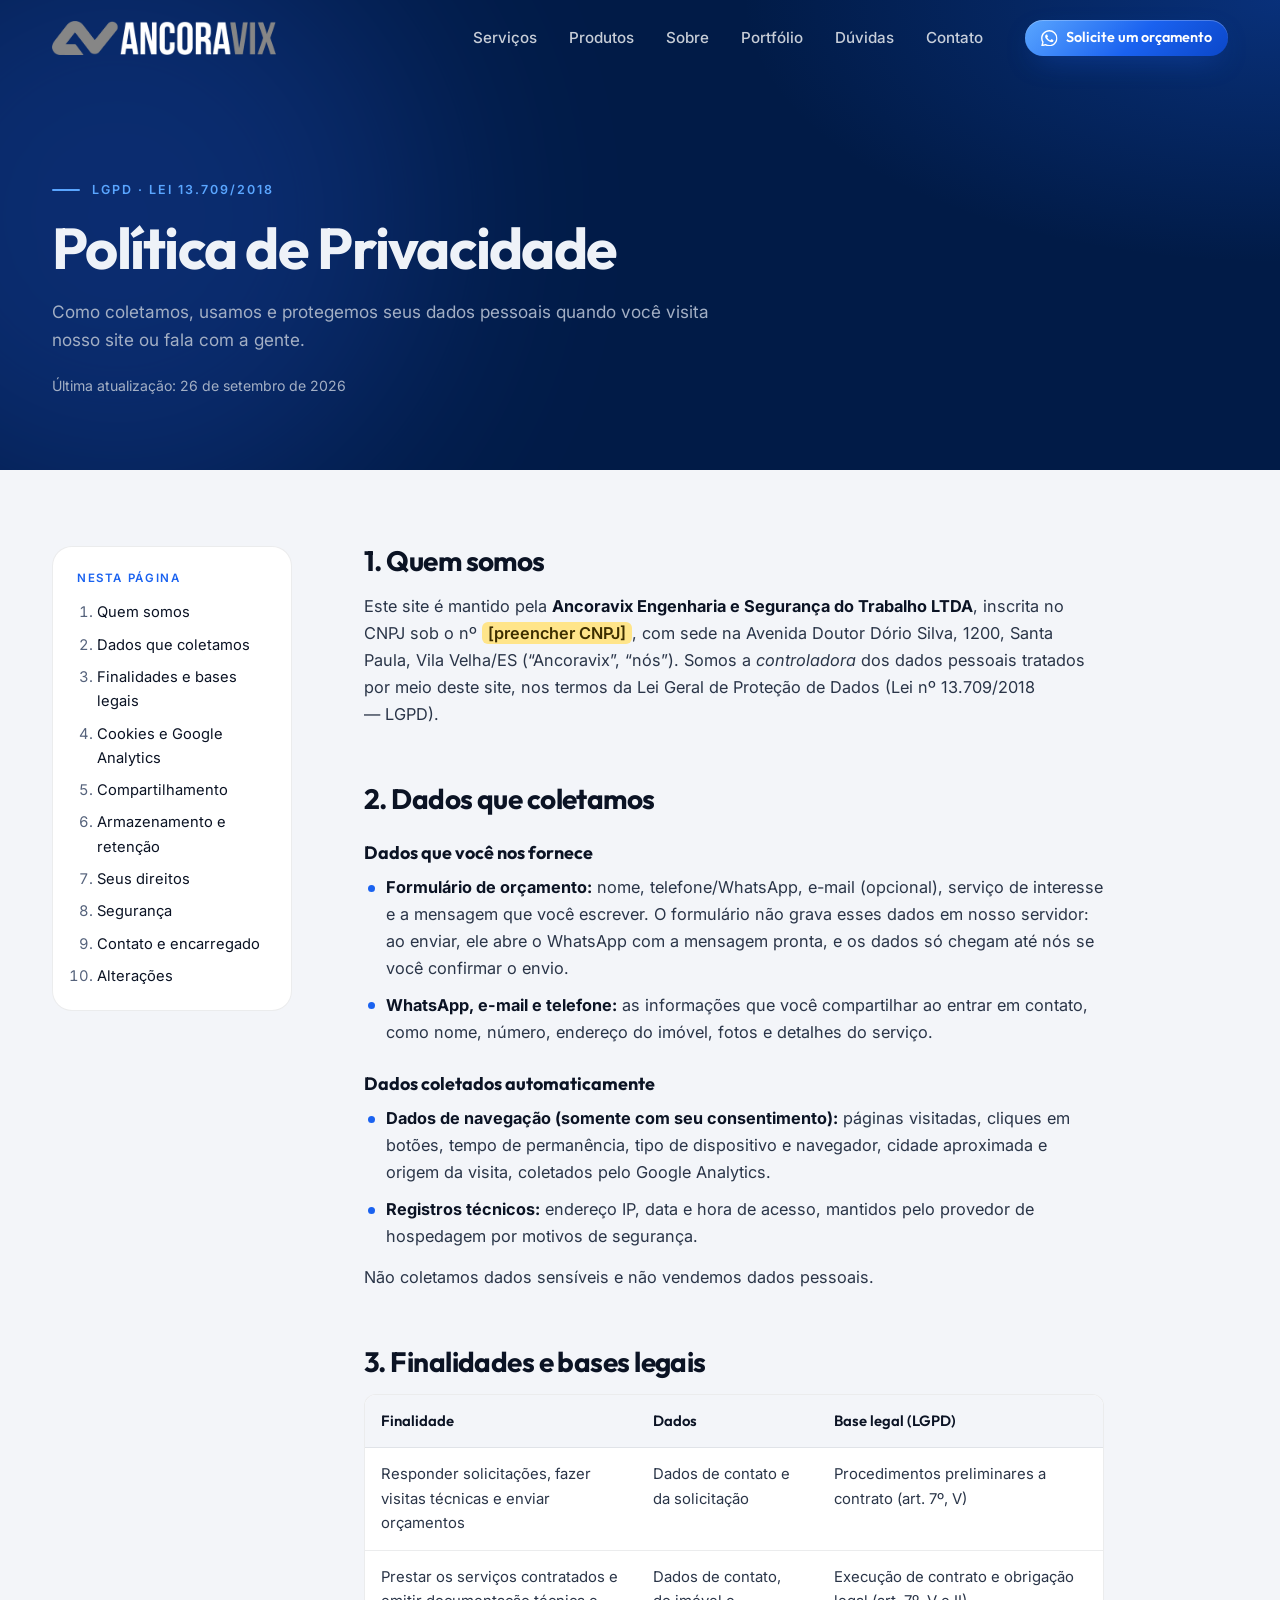
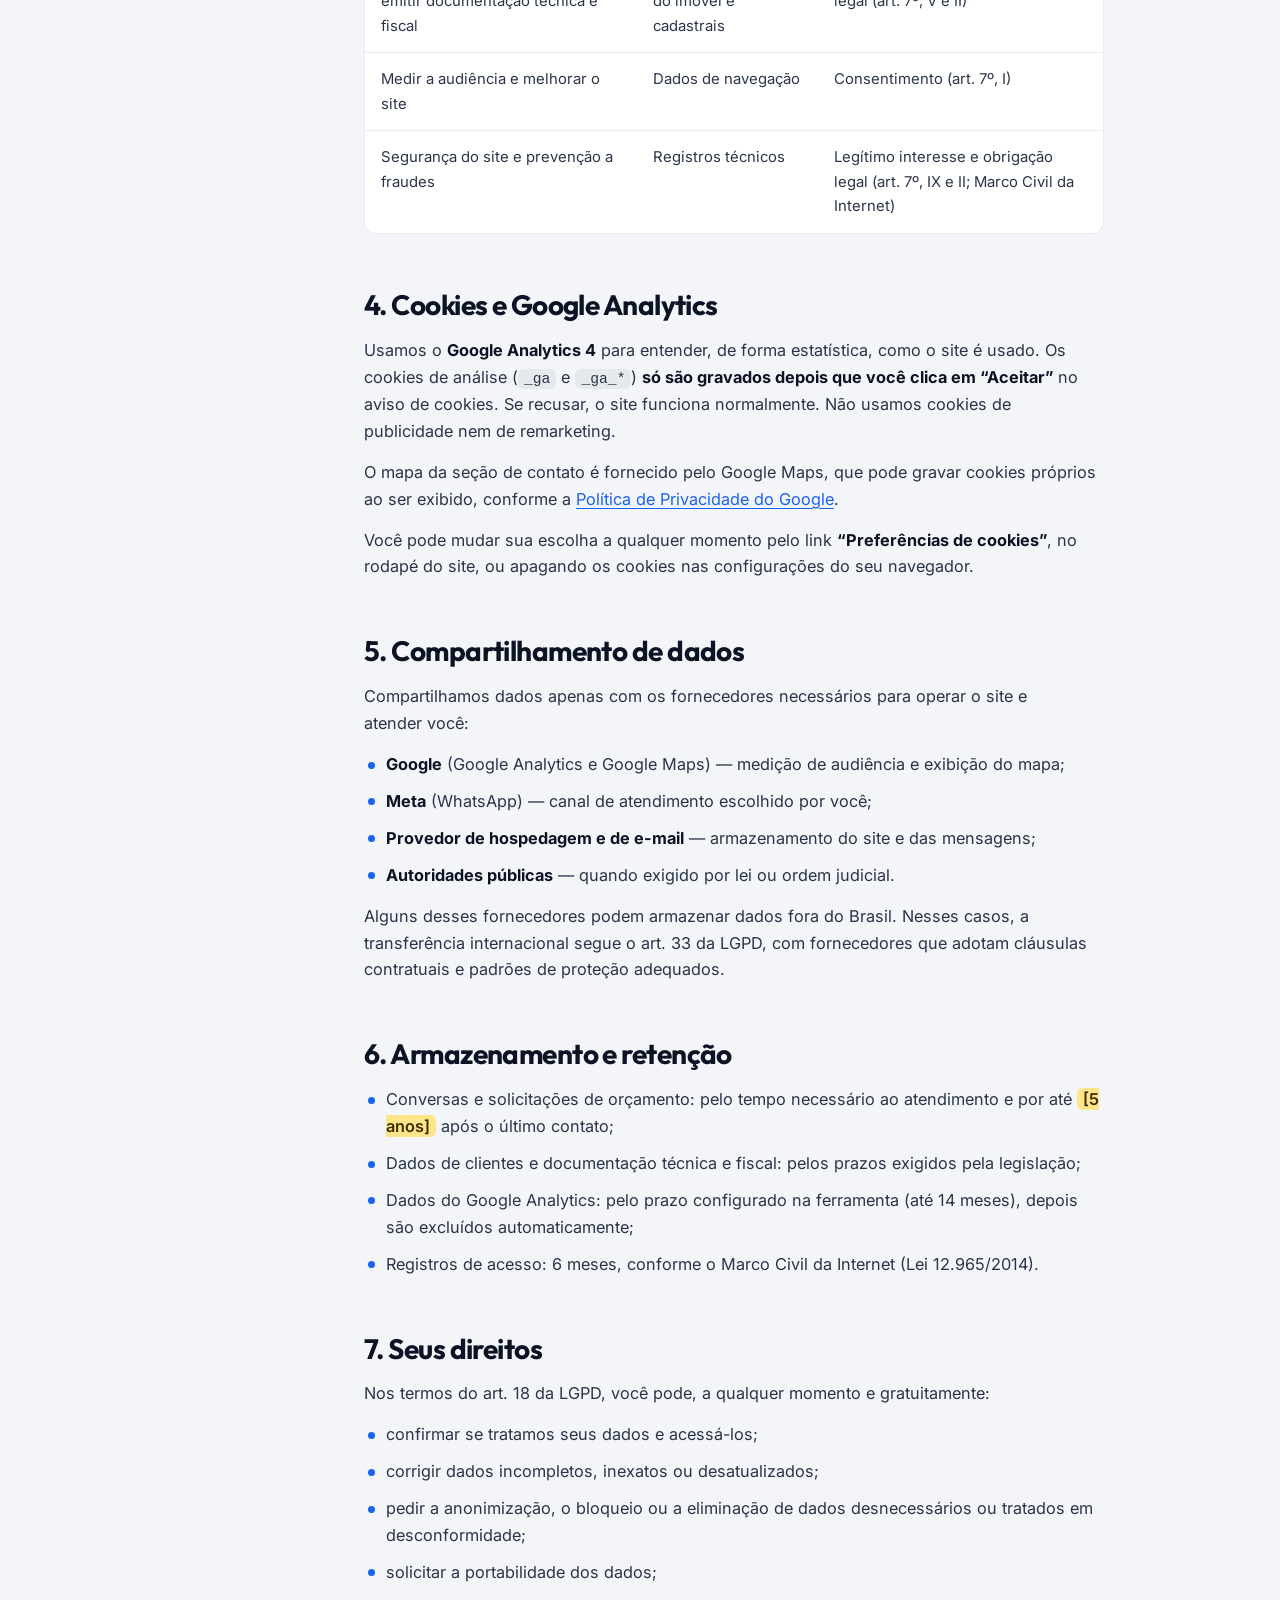
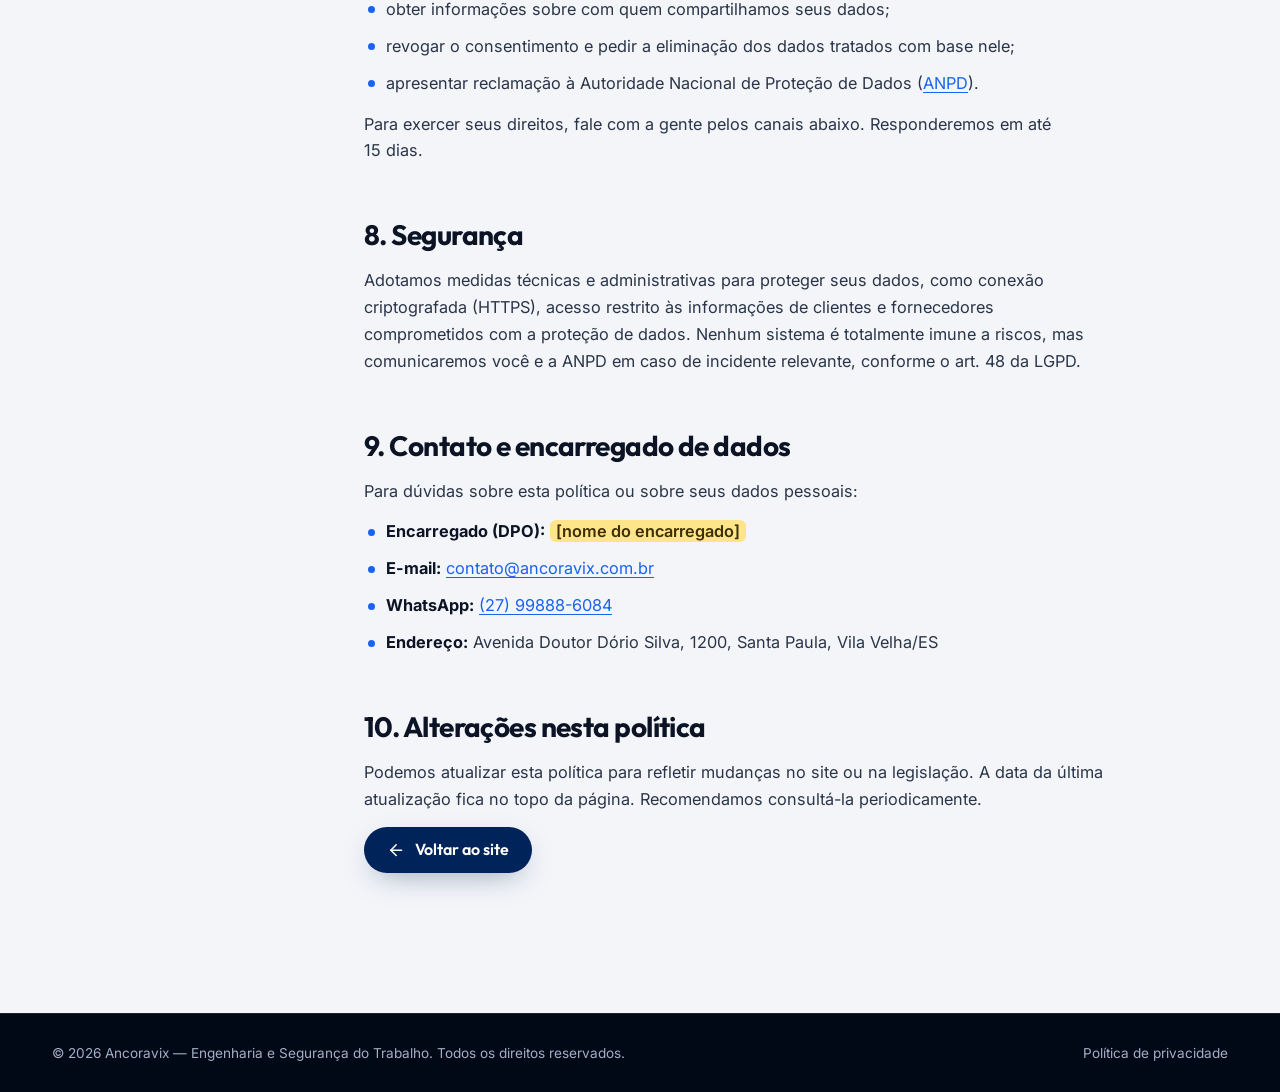
==== politica-de-privacidade.html @ fa7e1a71 "Política de privacidade (LGPD) e configuração para a Vercel - Página de política de privacidade com " ====
<!doctype html>
<html lang="pt-BR">
<head>
  <meta charset="utf-8">
  <meta name="viewport" content="width=device-width, initial-scale=1, viewport-fit=cover">
  <title>Política de Privacidade | Ancoravix</title>
  <meta name="description" content="Como a Ancoravix Engenharia e Segurança do Trabalho coleta, usa e protege seus dados pessoais, em conformidade com a LGPD (Lei 13.709/2018).">
  <meta name="robots" content="index, follow">
  <link rel="canonical" href="https://ancoravix.com.br/politica-de-privacidade.html">
  <meta name="theme-color" content="#00235A">

  <meta property="og:type" content="website">
  <meta property="og:locale" content="pt_BR">
  <meta property="og:site_name" content="Ancoravix">
  <meta property="og:title" content="Política de Privacidade | Ancoravix">
  <meta property="og:description" content="Como a Ancoravix coleta, usa e protege seus dados pessoais, em conformidade com a LGPD.">
  <!-- Imagem de preview servida pelo GitHub durante a validação na Vercel.
       No lançamento em ancoravix.com.br, troque og:image e twitter:image por https://ancoravix.com.br/assets/img/og-cover.jpg -->
  <meta property="og:image" content="https://raw.githubusercontent.com/luisguiborborema/ancoravix/main/assets/img/og-cover.jpg">

  <link rel="icon" href="assets/img/favicon.png" type="image/png">
  <link rel="apple-touch-icon" href="assets/img/apple-touch-icon.png">

  <link rel="preconnect" href="https://fonts.googleapis.com">
  <link rel="preconnect" href="https://fonts.gstatic.com" crossorigin>
  <link href="https://fonts.googleapis.com/css2?family=Inter:wght@400;500;600&family=Outfit:wght@400;500;600;700;800&display=swap" rel="stylesheet">
  <link rel="stylesheet" href="css/style.css">
  <script>document.documentElement.classList.add('js')</script>
  <script src="js/analytics.js" defer></script>
</head>
<body class="page-legal">
  <svg width="0" height="0" style="position:absolute" aria-hidden="true">
    <defs>
      <symbol id="i-arrow-right" viewBox="0 0 24 24"><path d="M5 12h14"/><path d="m12 5 7 7-7 7"/></symbol>
      <symbol id="i-menu" viewBox="0 0 24 24"><path d="M4 7h16"/><path d="M4 12h16"/><path d="M4 17h10"/></symbol>
      <symbol id="i-x" viewBox="0 0 24 24"><path d="M18 6 6 18"/><path d="m6 6 12 12"/></symbol>
      <symbol id="i-instagram" viewBox="0 0 24 24"><rect width="20" height="20" x="2" y="2" rx="5" ry="5"/><path d="M16 11.37A4 4 0 1 1 12.63 8 4 4 0 0 1 16 11.37z"/><path d="M17.5 6.5h.01"/></symbol>
      <symbol id="i-facebook" viewBox="0 0 24 24"><path d="M18 2h-3a5 5 0 0 0-5 5v3H7v4h3v8h4v-8h3l1-4h-4V7a1 1 0 0 1 1-1h3z"/></symbol>
      <symbol id="i-whatsapp" viewBox="0 0 24 24"><path fill="currentColor" stroke="none" d="M17.472 14.382c-.297-.149-1.758-.867-2.03-.967-.273-.099-.471-.148-.67.15-.197.297-.767.966-.94 1.164-.173.199-.347.223-.644.075-.297-.15-1.255-.463-2.39-1.475-.883-.788-1.48-1.761-1.653-2.059-.173-.297-.018-.458.13-.606.134-.133.298-.347.446-.52.149-.174.198-.298.298-.497.099-.198.05-.371-.025-.52-.075-.149-.669-1.612-.916-2.207-.242-.579-.487-.5-.669-.51-.173-.008-.371-.01-.57-.01-.198 0-.52.074-.792.372-.272.297-1.04 1.016-1.04 2.479 0 1.462 1.065 2.875 1.213 3.074.149.198 2.096 3.2 5.077 4.487.709.306 1.262.489 1.694.625.712.227 1.36.195 1.871.118.571-.085 1.758-.719 2.006-1.413.248-.694.248-1.289.173-1.413-.074-.124-.272-.198-.57-.347m-5.421 7.403h-.004a9.87 9.87 0 0 1-5.031-1.378l-.361-.214-3.741.982.998-3.648-.235-.374a9.86 9.86 0 0 1-1.51-5.26c.001-5.45 4.436-9.884 9.888-9.884 2.64 0 5.122 1.03 6.988 2.898a9.825 9.825 0 0 1 2.893 6.994c-.003 5.45-4.437 9.884-9.885 9.884m8.413-18.297A11.815 11.815 0 0 0 12.05 0C5.495 0 .16 5.335.157 11.892c0 2.096.547 4.142 1.588 5.945L.057 24l6.305-1.654a11.882 11.882 0 0 0 5.683 1.448h.005c6.554 0 11.89-5.335 11.893-11.893a11.821 11.821 0 0 0-3.48-8.413Z"/></symbol>
    </defs>
  </svg>

  <a class="skip-link" href="#conteudo">Pular para o conteúdo</a>
  <div class="scroll-progress" aria-hidden="true"></div>

  <header class="site-header" data-header>
    <div class="container header-inner">
      <a href="./" class="brand" aria-label="Ancoravix — página inicial">
        <img src="assets/img/logo-ancoravix.png" alt="Ancoravix" width="560" height="85" class="brand-logo">
      </a>
      <nav class="main-nav" id="menu" aria-label="Navegação principal" data-nav>
        <ul>
          <li><a href="./#servicos">Serviços</a></li>
          <li><a href="./#produtos">Produtos</a></li>
          <li><a href="./#sobre">Sobre</a></li>
          <li><a href="./#portfolio">Portfólio</a></li>
          <li><a href="./#faq">Dúvidas</a></li>
          <li><a href="./#contato">Contato</a></li>
        </ul>
        <a class="btn btn-primary nav-cta-mobile" data-wa href="https://wa.me/5527998886084" target="_blank" rel="noopener">
          <svg class="icon"><use href="#i-whatsapp"/></svg> Solicite um orçamento
        </a>
      </nav>
      <a class="btn btn-primary btn-sm header-cta" data-wa href="https://wa.me/5527998886084" target="_blank" rel="noopener">
        <svg class="icon"><use href="#i-whatsapp"/></svg>
        <span>Solicite um orçamento</span>
      </a>
      <button class="nav-toggle" type="button" aria-controls="menu" aria-expanded="false" aria-label="Abrir menu" data-nav-toggle>
        <svg class="icon icon-open"><use href="#i-menu"/></svg>
        <svg class="icon icon-close"><use href="#i-x"/></svg>
      </button>
    </div>
  </header>

  <main id="conteudo">
    <section class="legal-hero">
      <div class="blob blob-a" aria-hidden="true"></div>
      <div class="container">
        <p class="kicker">LGPD · Lei 13.709/2018</p>
        <h1 class="section-title">Política de Privacidade</h1>
        <p class="section-lead">Como coletamos, usamos e protegemos seus dados pessoais quando você visita nosso site ou fala com a gente.</p>
        <p class="legal-updated">Última atualização: <time datetime="2026-09-26">26 de setembro de 2026</time></p>
      </div>
    </section>

    <section class="section section-light legal">
      <div class="container legal-grid">
        <nav class="legal-toc" aria-label="Nesta página">
          <p>Nesta página</p>
          <ol>
            <li><a href="#controlador">Quem somos</a></li>
            <li><a href="#dados">Dados que coletamos</a></li>
            <li><a href="#finalidades">Finalidades e bases legais</a></li>
            <li><a href="#cookies">Cookies e Google Analytics</a></li>
            <li><a href="#compartilhamento">Compartilhamento</a></li>
            <li><a href="#retencao">Armazenamento e retenção</a></li>
            <li><a href="#direitos">Seus direitos</a></li>
            <li><a href="#seguranca">Segurança</a></li>
            <li><a href="#contato-dpo">Contato e encarregado</a></li>
            <li><a href="#alteracoes">Alterações</a></li>
          </ol>
        </nav>

        <article class="prose">
          <h2 id="controlador">1. Quem somos</h2>
          <p>
            Este site é mantido pela <strong>Ancoravix Engenharia e Segurança do Trabalho LTDA</strong>,
            inscrita no CNPJ sob o nº <mark class="todo">[preencher CNPJ]</mark>, com sede na Avenida Doutor Dório Silva, 1200,
            Santa Paula, Vila Velha/ES (“Ancoravix”, “nós”). Somos a <em>controladora</em> dos dados pessoais tratados
            por meio deste site, nos termos da Lei Geral de Proteção de Dados (Lei nº 13.709/2018 — LGPD).
          </p>

          <h2 id="dados">2. Dados que coletamos</h2>
          <h3>Dados que você nos fornece</h3>
          <ul>
            <li><strong>Formulário de orçamento:</strong> nome, telefone/WhatsApp, e-mail (opcional), serviço de interesse e a mensagem que você escrever.
              O formulário não grava esses dados em nosso servidor: ao enviar, ele abre o WhatsApp com a mensagem pronta, e os dados só chegam
              até nós se você confirmar o envio.</li>
            <li><strong>WhatsApp, e-mail e telefone:</strong> as informações que você compartilhar ao entrar em contato, como nome, número,
              endereço do imóvel, fotos e detalhes do serviço.</li>
          </ul>
          <h3>Dados coletados automaticamente</h3>
          <ul>
            <li><strong>Dados de navegação (somente com seu consentimento):</strong> páginas visitadas, cliques em botões, tempo de permanência,
              tipo de dispositivo e navegador, cidade aproximada e origem da visita, coletados pelo Google Analytics.</li>
            <li><strong>Registros técnicos:</strong> endereço IP, data e hora de acesso, mantidos pelo provedor de hospedagem por motivos de segurança.</li>
          </ul>
          <p>Não coletamos dados sensíveis e não vendemos dados pessoais.</p>

          <h2 id="finalidades">3. Finalidades e bases legais</h2>
          <div class="table-wrap">
            <table>
              <thead><tr><th scope="col">Finalidade</th><th scope="col">Dados</th><th scope="col">Base legal (LGPD)</th></tr></thead>
              <tbody>
                <tr><td>Responder solicitações, fazer visitas técnicas e enviar orçamentos</td><td>Dados de contato e da solicitação</td><td>Procedimentos preliminares a contrato (art. 7º, V)</td></tr>
                <tr><td>Prestar os serviços contratados e emitir documentação técnica e fiscal</td><td>Dados de contato, do imóvel e cadastrais</td><td>Execução de contrato e obrigação legal (art. 7º, V e II)</td></tr>
                <tr><td>Medir a audiência e melhorar o site</td><td>Dados de navegação</td><td>Consentimento (art. 7º, I)</td></tr>
                <tr><td>Segurança do site e prevenção a fraudes</td><td>Registros técnicos</td><td>Legítimo interesse e obrigação legal (art. 7º, IX e II; Marco Civil da Internet)</td></tr>
              </tbody>
            </table>
          </div>

          <h2 id="cookies">4. Cookies e Google Analytics</h2>
          <p>
            Usamos o <strong>Google Analytics 4</strong> para entender, de forma estatística, como o site é usado. Os cookies de análise
            (<code>_ga</code> e <code>_ga_*</code>) <strong>só são gravados depois que você clica em “Aceitar”</strong> no aviso de cookies.
            Se recusar, o site funciona normalmente. Não usamos cookies de publicidade nem de remarketing.
          </p>
          <p>
            O mapa da seção de contato é fornecido pelo Google Maps, que pode gravar cookies próprios ao ser exibido,
            conforme a <a href="https://policies.google.com/privacy?hl=pt-BR" target="_blank" rel="noopener">Política de Privacidade do Google</a>.
          </p>
          <p>
            Você pode mudar sua escolha a qualquer momento pelo link <strong>“Preferências de cookies”</strong>, no rodapé do site,
            ou apagando os cookies nas configurações do seu navegador.
          </p>

          <h2 id="compartilhamento">5. Compartilhamento de dados</h2>
          <p>Compartilhamos dados apenas com os fornecedores necessários para operar o site e atender você:</p>
          <ul>
            <li><strong>Google</strong> (Google Analytics e Google Maps) — medição de audiência e exibição do mapa;</li>
            <li><strong>Meta</strong> (WhatsApp) — canal de atendimento escolhido por você;</li>
            <li><strong>Provedor de hospedagem e de e-mail</strong> — armazenamento do site e das mensagens;</li>
            <li><strong>Autoridades públicas</strong> — quando exigido por lei ou ordem judicial.</li>
          </ul>
          <p>
            Alguns desses fornecedores podem armazenar dados fora do Brasil. Nesses casos, a transferência internacional segue o
            art. 33 da LGPD, com fornecedores que adotam cláusulas contratuais e padrões de proteção adequados.
          </p>

          <h2 id="retencao">6. Armazenamento e retenção</h2>
          <ul>
            <li>Conversas e solicitações de orçamento: pelo tempo necessário ao atendimento e por até <mark class="todo">[5 anos]</mark> após o último contato;</li>
            <li>Dados de clientes e documentação técnica e fiscal: pelos prazos exigidos pela legislação;</li>
            <li>Dados do Google Analytics: pelo prazo configurado na ferramenta (até 14 meses), depois são excluídos automaticamente;</li>
            <li>Registros de acesso: 6 meses, conforme o Marco Civil da Internet (Lei 12.965/2014).</li>
          </ul>

          <h2 id="direitos">7. Seus direitos</h2>
          <p>Nos termos do art. 18 da LGPD, você pode, a qualquer momento e gratuitamente:</p>
          <ul>
            <li>confirmar se tratamos seus dados e acessá-los;</li>
            <li>corrigir dados incompletos, inexatos ou desatualizados;</li>
            <li>pedir a anonimização, o bloqueio ou a eliminação de dados desnecessários ou tratados em desconformidade;</li>
            <li>solicitar a portabilidade dos dados;</li>
            <li>obter informações sobre com quem compartilhamos seus dados;</li>
            <li>revogar o consentimento e pedir a eliminação dos dados tratados com base nele;</li>
            <li>apresentar reclamação à Autoridade Nacional de Proteção de Dados (<a href="https://www.gov.br/anpd" target="_blank" rel="noopener">ANPD</a>).</li>
          </ul>
          <p>Para exercer seus direitos, fale com a gente pelos canais abaixo. Responderemos em até 15 dias.</p>

          <h2 id="seguranca">8. Segurança</h2>
          <p>
            Adotamos medidas técnicas e administrativas para proteger seus dados, como conexão criptografada (HTTPS), acesso restrito às
            informações de clientes e fornecedores comprometidos com a proteção de dados. Nenhum sistema é totalmente imune a riscos, mas
            comunicaremos você e a ANPD em caso de incidente relevante, conforme o art. 48 da LGPD.
          </p>

          <h2 id="contato-dpo">9. Contato e encarregado de dados</h2>
          <p>Para dúvidas sobre esta política ou sobre seus dados pessoais:</p>
          <ul>
            <li><strong>Encarregado (DPO):</strong> <mark class="todo">[nome do encarregado]</mark></li>
            <li><strong>E-mail:</strong> <a href="mailto:contato@ancoravix.com.br">contato@ancoravix.com.br</a></li>
            <li><strong>WhatsApp:</strong> <a href="https://wa.me/5527998886084" target="_blank" rel="noopener">(27) 99888-6084</a></li>
            <li><strong>Endereço:</strong> Avenida Doutor Dório Silva, 1200, Santa Paula, Vila Velha/ES</li>
          </ul>

          <h2 id="alteracoes">10. Alterações nesta política</h2>
          <p>
            Podemos atualizar esta política para refletir mudanças no site ou na legislação. A data da última atualização fica no topo
            da página. Recomendamos consultá-la periodicamente.
          </p>

          <p class="legal-back"><a class="btn btn-dark" href="./"><svg class="icon" style="transform:rotate(180deg)"><use href="#i-arrow-right"/></svg> Voltar ao site</a></p>
        </article>
      </div>
    </section>
  </main>

  <footer class="site-footer site-footer-compact">
    <div class="container footer-bottom">
      <p>© <span data-year>2026</span> Ancoravix — Engenharia e Segurança do Trabalho. Todos os direitos reservados.</p>
      <div class="footer-legal">
        <a href="politica-de-privacidade.html" aria-current="page">Política de privacidade</a>
        <button type="button" class="link-button" data-consent-open hidden>Preferências de cookies</button>
      </div>
    </div>
  </footer>

  <script src="js/main.js" defer></script>
</body>
</html>
---- css/style.css ----
/* ==========================================================================
   Ancoravix — Design System
   Mobile-first · Glassmorphism · Scroll animations
   ========================================================================== */

:root {
  /* Cores */
  --brand: #00235A;          /* azul oficial da logo */
  --navy-950: #020A1E;
  --navy-900: #011B47;
  --navy-800: #04275F;
  --navy-700: #0A3478;
  --blue-500: #2F6BFF;

  --accent: #1A62F0;
  --accent-deep: #0B47C9;
  --accent-2: #5AA6FF;
  --accent-soft: rgba(26, 98, 240, .12);
  --accent-glow: rgba(26, 98, 240, .45);
  --whatsapp: #25D366;

  --bg-light: #F3F5F9;
  --surface: #FFFFFF;
  --text-dark: #0B1324;
  --muted-dark: #56637C;
  --line-light: rgba(11, 19, 36, .08);

  --text-light: #EEF2F8;
  --muted-light: #A3AFC4;
  --line-dark: rgba(255, 255, 255, .1);

  /* Tipografia */
  --font-display: "Outfit", system-ui, sans-serif;
  --font-body: "Inter", system-ui, -apple-system, "Segoe UI", sans-serif;

  /* Forma e profundidade */
  --radius-sm: 12px;
  --radius: 20px;
  --radius-lg: 28px;
  --shadow-sm: 0 1px 2px rgba(11, 19, 36, .04), 0 4px 16px -4px rgba(11, 19, 36, .08);
  --shadow: 0 2px 4px rgba(11, 19, 36, .04), 0 18px 40px -12px rgba(11, 19, 36, .16);
  --shadow-lg: 0 4px 8px rgba(11, 19, 36, .04), 0 32px 70px -18px rgba(11, 19, 36, .28);

  /* Layout e movimento */
  --container: 1240px;
  --gutter: clamp(16px, 4vw, 32px);
  --header-h: 76px;
  --ease: cubic-bezier(.22, 1, .36, 1);
  --ease-spring: cubic-bezier(.34, 1.56, .64, 1);

  interpolate-size: allow-keywords;
}

/* ---------- Reset / base ---------- */
*, *::before, *::after { box-sizing: border-box; }
html {
  scroll-behavior: smooth;
  scroll-padding-top: calc(var(--header-h) + 8px);
  overflow-x: clip;
  -webkit-text-size-adjust: 100%;
}
body {
  margin: 0;
  font-family: var(--font-body);
  font-size: 1rem;
  line-height: 1.65;
  color: var(--text-dark);
  background: var(--navy-950);
  -webkit-font-smoothing: antialiased;
  text-rendering: optimizeLegibility;
  overflow-x: clip;
}
body.nav-open { overflow: hidden; }
img, svg, video, iframe { display: block; max-width: 100%; }
img { height: auto; }
a { color: inherit; text-decoration: none; }
button, input, select, textarea { font: inherit; color: inherit; }
button { cursor: pointer; }
ul, ol { margin: 0; padding: 0; list-style: none; }
h1, h2, h3, p, figure, dl, dd { margin: 0; }
h1, h2, h3 { font-family: var(--font-display); font-weight: 700; line-height: 1.1; text-wrap: balance; }
p { text-wrap: pretty; }
::selection { background: var(--accent); color: #fff; }

:focus-visible {
  outline: 2px solid var(--accent);
  outline-offset: 3px;
  border-radius: 6px;
}

.container {
  width: 100%;
  max-width: var(--container);
  margin-inline: auto;
  padding-inline: var(--gutter);
}

.icon {
  width: 1.15em;
  height: 1.15em;
  flex-shrink: 0;
  fill: none;
  stroke: currentColor;
  stroke-width: 2;
  stroke-linecap: round;
  stroke-linejoin: round;
}

.skip-link {
  position: fixed;
  top: 12px;
  left: 12px;
  z-index: 1000;
  padding: 10px 16px;
  border-radius: 10px;
  background: var(--accent);
  color: #fff;
  font-weight: 600;
  transform: translateY(-160%);
  transition: transform .3s var(--ease);
}
.skip-link:focus { transform: none; }

.hide-sm { display: none; }
@media (min-width: 720px) { .hide-sm { display: inline; } }

/* ---------- Barra de progresso de scroll ---------- */
.scroll-progress {
  position: fixed;
  inset: 0 0 auto 0;
  height: 3px;
  z-index: 200;
  background: linear-gradient(90deg, var(--accent-2), var(--accent));
  transform-origin: 0 50%;
  transform: scaleX(var(--p, 0));
  pointer-events: none;
}
@supports (animation-timeline: scroll()) {
  .scroll-progress {
    animation: progress-grow linear both;
    animation-timeline: scroll(root);
  }
}
@keyframes progress-grow { from { transform: scaleX(0); } to { transform: scaleX(1); } }

/* ---------- Glass ---------- */
.glass {
  background: linear-gradient(135deg, rgba(255, 255, 255, .11), rgba(255, 255, 255, .03));
  border: 1px solid rgba(255, 255, 255, .13);
  -webkit-backdrop-filter: blur(18px) saturate(150%);
  backdrop-filter: blur(18px) saturate(150%);
  box-shadow: 0 24px 60px -24px rgba(0, 0, 0, .55), inset 0 1px 0 rgba(255, 255, 255, .12);
}
.glass-light {
  background: rgba(255, 255, 255, .72);
  border: 1px solid rgba(255, 255, 255, .8);
  -webkit-backdrop-filter: blur(16px) saturate(160%);
  backdrop-filter: blur(16px) saturate(160%);
  box-shadow: var(--shadow-lg);
}

/* ---------- Botões ---------- */
.btn {
  --bx: 0px; --by: 0px;
  position: relative;
  display: inline-flex;
  align-items: center;
  justify-content: center;
  gap: .6em;
  padding: .85em 1.45em;
  border: 0;
  border-radius: 999px;
  font-family: var(--font-display);
  font-weight: 600;
  font-size: 1rem;
  line-height: 1.2;
  white-space: nowrap;
  isolation: isolate;
  overflow: hidden;
  transform: translate(var(--bx), var(--by));
  --t-extra: transform .35s var(--ease), box-shadow .35s var(--ease), background-color .3s, color .3s, border-color .3s;
  transition: var(--t-extra);
}
.btn .icon { transition: transform .35s var(--ease); }
.btn:hover .icon:last-child:not(:first-child) { transform: translateX(3px); }
.btn:active { transform: translate(var(--bx), var(--by)) scale(.97); }

.btn-primary {
  color: #fff;
  background: linear-gradient(135deg, var(--accent-2), var(--accent) 55%, var(--accent-deep));
  box-shadow: 0 10px 30px -10px var(--accent-glow), inset 0 1px 0 rgba(255, 255, 255, .25);
}
.btn-primary::after {
  content: "";
  position: absolute;
  inset: 0;
  z-index: -1;
  background: linear-gradient(110deg, transparent 30%, rgba(255, 255, 255, .35) 50%, transparent 70%);
  transform: translateX(-120%);
  transition: transform .8s var(--ease);
}
.btn-primary:hover { box-shadow: 0 18px 40px -12px var(--accent-glow), inset 0 1px 0 rgba(255, 255, 255, .25); }
.btn-primary:hover::after { transform: translateX(120%); }

.btn-glass {
  color: #fff;
  background: rgba(255, 255, 255, .08);
  border: 1px solid rgba(255, 255, 255, .2);
  -webkit-backdrop-filter: blur(12px);
  backdrop-filter: blur(12px);
}
.btn-glass:hover { background: rgba(255, 255, 255, .16); border-color: rgba(255, 255, 255, .35); }

.btn-dark {
  color: #fff;
  background: var(--brand);
  box-shadow: 0 10px 30px -12px rgba(0, 35, 90, .5);
}
.btn-dark:hover { background: var(--navy-700); }

.btn-sm { padding: .65em 1.1em; font-size: .9rem; }
.btn-lg { padding: 1em 1.7em; font-size: 1.05rem; }
.btn-block { width: 100%; }

/* ---------- Header ---------- */
.site-header {
  position: fixed;
  inset: 0 0 auto 0;
  z-index: 100;
  color: #fff;
  transition: background-color .4s var(--ease), padding .4s var(--ease), border-color .4s, transform .5s var(--ease);
  border-bottom: 1px solid transparent;
  padding-block: 14px;
}
.site-header.is-scrolled {
  padding-block: 8px;
  background: rgba(2, 14, 38, .72);
  -webkit-backdrop-filter: blur(18px) saturate(160%);
  backdrop-filter: blur(18px) saturate(160%);
  border-bottom-color: var(--line-dark);
}
.site-header.is-hidden { transform: translateY(-100%); }
body.nav-open .site-header { transform: none; }

.header-inner {
  display: flex;
  align-items: center;
  gap: 16px;
  min-height: 48px;
}

.brand {
  display: inline-flex;
  align-items: center;
  gap: 12px;
  margin-right: auto;
  position: relative;
  z-index: 2;
}
.brand-logo {
  width: auto;
  height: 30px;
  transition: opacity .3s, transform .5s var(--ease);
}
.brand:hover .brand-logo { opacity: .85; }
@media (min-width: 640px) { .brand-logo { height: 34px; } }
.site-header.is-scrolled .brand-logo { transform: scale(.94); transform-origin: left center; }

/* Nav — mobile (overlay) */
.main-nav {
  position: fixed;
  inset: 0;
  z-index: 1;
  display: flex;
  flex-direction: column;
  justify-content: center;
  gap: 32px;
  padding: calc(var(--header-h) + 24px) var(--gutter) 40px;
  background:
    radial-gradient(circle at 85% 10%, rgba(26, 98, 240, .22), transparent 45%),
    rgba(2, 10, 30, .96);
  -webkit-backdrop-filter: blur(20px);
  backdrop-filter: blur(20px);
  clip-path: circle(0 at calc(100% - 40px) 38px);
  visibility: hidden;
  transition: clip-path .7s var(--ease), visibility 0s linear .7s;
}
body.nav-open .main-nav {
  clip-path: circle(150% at calc(100% - 40px) 38px);
  visibility: visible;
  transition: clip-path .7s var(--ease), visibility 0s;
}
.main-nav ul { display: flex; flex-direction: column; gap: 6px; }
.main-nav ul a {
  display: inline-block;
  font-family: var(--font-display);
  font-size: clamp(1.8rem, 8vw, 2.6rem);
  font-weight: 600;
  letter-spacing: -.02em;
  padding: 4px 0;
  opacity: 0;
  transform: translateY(20px);
  transition: opacity .5s var(--ease), transform .5s var(--ease), color .2s;
}
body.nav-open .main-nav ul a { opacity: 1; transform: none; }
body.nav-open .main-nav li:nth-child(1) a { transition-delay: .12s; }
body.nav-open .main-nav li:nth-child(2) a { transition-delay: .16s; }
body.nav-open .main-nav li:nth-child(3) a { transition-delay: .2s; }
body.nav-open .main-nav li:nth-child(4) a { transition-delay: .24s; }
body.nav-open .main-nav li:nth-child(5) a { transition-delay: .28s; }
body.nav-open .main-nav li:nth-child(6) a { transition-delay: .32s; }
.main-nav ul a:hover, .main-nav ul a.is-active { color: var(--accent-2); }
.nav-cta-mobile { align-self: flex-start; }

.header-cta { display: none; position: relative; z-index: 2; }

.nav-toggle {
  position: relative;
  z-index: 2;
  display: grid;
  place-items: center;
  width: 46px;
  height: 46px;
  border-radius: 14px;
  border: 1px solid rgba(255, 255, 255, .18);
  background: rgba(255, 255, 255, .08);
  color: #fff;
  -webkit-backdrop-filter: blur(10px);
  backdrop-filter: blur(10px);
}
.nav-toggle .icon { width: 22px; height: 22px; grid-area: 1 / 1; transition: transform .4s var(--ease), opacity .3s; }
.nav-toggle .icon-close { opacity: 0; transform: rotate(-90deg); }
body.nav-open .nav-toggle .icon-open { opacity: 0; transform: rotate(90deg); }
body.nav-open .nav-toggle .icon-close { opacity: 1; transform: none; }

@media (min-width: 640px) {
  .header-cta { display: inline-flex; }
}

/* Nav — desktop */
@media (min-width: 1080px) {
  .main-nav {
    position: static;
    inset: auto;
    flex-direction: row;
    padding: 0;
    background: none;
    -webkit-backdrop-filter: none;
    backdrop-filter: none;
    clip-path: none;
    visibility: visible;
    transition: none;
  }
  .main-nav ul { flex-direction: row; gap: 4px; }
  .main-nav ul a {
    position: relative;
    font-family: var(--font-body);
    font-size: .95rem;
    font-weight: 500;
    letter-spacing: 0;
    padding: 8px 14px;
    opacity: 1;
    transform: none;
    color: rgba(255, 255, 255, .78);
    transition: color .25s;
  }
  .main-nav ul a::after {
    content: "";
    position: absolute;
    left: 14px;
    right: 14px;
    bottom: 2px;
    height: 2px;
    border-radius: 2px;
    background: var(--accent);
    transform: scaleX(0);
    transform-origin: right;
    transition: transform .4s var(--ease);
  }
  .main-nav ul a:hover, .main-nav ul a.is-active { color: #fff; }
  .main-nav ul a:hover::after, .main-nav ul a.is-active::after { transform: scaleX(1); transform-origin: left; }
  .nav-cta-mobile, .nav-toggle { display: none; }
  .header-cta { margin-left: 12px; }
}

/* ---------- Hero ---------- */
.hero {
  position: relative;
  min-height: 100vh;
  min-height: 100svh;
  display: flex;
  align-items: flex-end;
  padding-top: calc(var(--header-h) + 48px);
  padding-bottom: clamp(56px, 9vh, 96px);
  color: #fff;
  overflow: hidden;
  isolation: isolate;
  background: var(--navy-950);
}
.hero-media {
  position: absolute;
  inset: -8% 0 -8% 0;
  z-index: -3;
  will-change: transform;
}
.hero-media img, .hero-video {
  position: absolute;
  inset: 0;
  width: 100%;
  height: 100%;
  object-fit: cover;
  object-position: center 30%;
}
.hero-media img { animation: kenburns 18s var(--ease) both; }
.hero-video { opacity: 0; transition: opacity 1.2s var(--ease); }
.hero-video.is-ready { opacity: 1; }
@keyframes kenburns { from { transform: scale(1.18); } to { transform: scale(1.02); } }

.hero-overlay {
  position: absolute;
  inset: 0;
  z-index: -2;
  background:
    radial-gradient(ellipse 60% 50% at 90% 100%, rgba(26, 98, 240, .22), transparent 70%),
    radial-gradient(ellipse 80% 70% at 10% 60%, rgba(2, 10, 30, .78), transparent 70%),
    linear-gradient(180deg, rgba(2, 10, 30, .6) 0%, rgba(2, 10, 30, .3) 35%, rgba(2, 10, 30, .95) 100%);
}
.hero-grid {
  position: absolute;
  inset: 0;
  z-index: -1;
  background-image:
    linear-gradient(rgba(255, 255, 255, .05) 1px, transparent 1px),
    linear-gradient(90deg, rgba(255, 255, 255, .05) 1px, transparent 1px);
  background-size: 72px 72px;
  -webkit-mask-image: radial-gradient(ellipse 70% 60% at 30% 50%, #000 20%, transparent 75%);
  mask-image: radial-gradient(ellipse 70% 60% at 30% 50%, #000 20%, transparent 75%);
}

.hero-content {
  display: grid;
  gap: 40px;
  align-items: end;
}
@media (min-width: 1024px) {
  .hero-content { grid-template-columns: minmax(0, 1.55fr) minmax(300px, .75fr); gap: 56px; }
}

.eyebrow {
  display: inline-flex;
  align-items: center;
  gap: 10px;
  padding: 8px 16px 8px 12px;
  margin-bottom: 24px;
  border-radius: 999px;
  font-size: .82rem;
  font-weight: 500;
  letter-spacing: .02em;
  color: rgba(255, 255, 255, .9);
  background: rgba(255, 255, 255, .08);
  border: 1px solid rgba(255, 255, 255, .16);
  -webkit-backdrop-filter: blur(12px);
  backdrop-filter: blur(12px);
}
.pulse-dot, .live-dot {
  position: relative;
  width: 8px;
  height: 8px;
  border-radius: 50%;
  background: var(--accent);
  flex-shrink: 0;
}
.live-dot { background: var(--whatsapp); }
.pulse-dot::after, .live-dot::after {
  content: "";
  position: absolute;
  inset: 0;
  border-radius: inherit;
  background: inherit;
  animation: ping 1.8s var(--ease) infinite;
}
@keyframes ping { 0% { transform: scale(1); opacity: .8; } 100% { transform: scale(3.2); opacity: 0; } }

.hero-title {
  font-size: clamp(2.7rem, 7.2vw, 5.8rem);
  font-weight: 700;
  line-height: 1;
  letter-spacing: -.035em;
  max-width: 13ch;
}
.text-gradient {
  background: linear-gradient(95deg, #BFE0FF 0%, var(--accent-2) 30%, var(--accent) 70%);
  -webkit-background-clip: text;
  background-clip: text;
  color: transparent;
}
.hero-lead {
  margin-top: 24px;
  max-width: 56ch;
  font-size: clamp(1.02rem, 1.4vw, 1.2rem);
  color: rgba(238, 242, 248, .82);
}
.hero-actions {
  display: flex;
  flex-wrap: wrap;
  gap: 12px;
  margin-top: 36px;
}
.hero-trust {
  display: flex;
  flex-wrap: wrap;
  gap: 10px 22px;
  margin-top: 32px;
  font-size: .9rem;
  color: rgba(238, 242, 248, .75);
}
.hero-trust li { display: inline-flex; align-items: center; gap: 8px; }
.hero-trust .icon { color: var(--accent-2); stroke-width: 2.6; width: 1em; height: 1em; }

.hero-card {
  border-radius: var(--radius-lg);
  padding: 24px;
  max-width: 420px;
  animation: floaty 7s ease-in-out infinite;
}
.hero-card-head { display: flex; align-items: center; gap: 14px; }
.hero-card-head strong { display: block; font-family: var(--font-display); font-size: 1.1rem; }
.hero-card-head small { color: var(--muted-light); font-size: .82rem; }
.hero-stats {
  display: grid;
  grid-template-columns: 1fr 1fr;
  gap: 12px;
  margin: 22px 0;
}
.hero-stats > div {
  display: flex;
  flex-direction: column-reverse;
  justify-content: flex-end;
  padding: 16px;
  border-radius: 16px;
  background: rgba(255, 255, 255, .06);
  border: 1px solid rgba(255, 255, 255, .08);
}
.hero-stats dd {
  font-family: var(--font-display);
  font-size: 2.4rem;
  font-weight: 700;
  line-height: 1;
  letter-spacing: -.03em;
}
.hero-stats dt { margin-top: 8px; font-size: .8rem; line-height: 1.35; color: var(--muted-light); }
.hero-card-foot { display: flex; align-items: center; gap: 10px; font-size: .88rem; color: rgba(255, 255, 255, .8); }
@keyframes floaty { 0%, 100% { transform: translateY(0); } 50% { transform: translateY(-10px); } }
@media (max-width: 1023px) {
  .hero-card { animation: none; }
}

.scroll-cue {
  position: absolute;
  left: 50%;
  bottom: 22px;
  width: 26px;
  height: 42px;
  margin-left: -13px;
  border: 2px solid rgba(255, 255, 255, .35);
  border-radius: 14px;
  display: none;
}
.scroll-cue span {
  position: absolute;
  left: 50%;
  top: 8px;
  width: 4px;
  height: 8px;
  margin-left: -2px;
  border-radius: 2px;
  background: #fff;
  animation: scroll-cue 1.8s var(--ease) infinite;
}
@keyframes scroll-cue { 0% { transform: translateY(0); opacity: 1; } 80%, 100% { transform: translateY(14px); opacity: 0; } }
@media (min-width: 1024px) and (min-height: 760px) { .scroll-cue { display: block; } }

/* ---------- Marquee ---------- */
.marquee {
  position: relative;
  z-index: 2;
  overflow: hidden;
  background: linear-gradient(90deg, var(--brand), var(--accent-deep) 50%, var(--accent));
  color: #fff;
  padding-block: 16px;
}
.marquee-track {
  display: flex;
  align-items: center;
  gap: 28px;
  width: max-content;
  animation: marquee 38s linear infinite;
}
.marquee:hover .marquee-track { animation-play-state: paused; }
.marquee span {
  font-family: var(--font-display);
  font-weight: 600;
  font-size: clamp(1rem, 1.6vw, 1.25rem);
  letter-spacing: -.01em;
  white-space: nowrap;
}
.marquee i { font-style: normal; opacity: .5; font-size: .9rem; color: var(--accent-2); }
@keyframes marquee { to { transform: translateX(-50%); } }

/* ---------- Seções ---------- */
.section {
  position: relative;
  padding-block: clamp(80px, 11vw, 140px);
}
.section-light { background: var(--bg-light); color: var(--text-dark); }
.section-dark { background: var(--navy-950); color: var(--text-light); overflow: hidden; isolation: isolate; }

.section-head { margin-bottom: clamp(40px, 6vw, 64px); }
.section-head-center { text-align: center; }
.section-head-center .section-title { margin-inline: auto; }

.kicker {
  display: inline-flex;
  align-items: center;
  gap: 12px;
  margin-bottom: 16px;
  font-size: .78rem;
  font-weight: 600;
  letter-spacing: .16em;
  text-transform: uppercase;
  color: var(--accent);
}
.kicker::before {
  content: "";
  width: 28px;
  height: 2px;
  border-radius: 2px;
  background: currentColor;
}
.section-dark .kicker { color: var(--accent-2); }

.section-title {
  font-size: clamp(2rem, 4.4vw, 3.5rem);
  letter-spacing: -.03em;
  max-width: 22ch;
}
.section-lead {
  margin-top: 18px;
  max-width: 62ch;
  font-size: 1.075rem;
  color: var(--muted-dark);
}
.section-dark .section-lead { color: var(--muted-light); }

/* Blobs decorativos */
.blob {
  position: absolute;
  z-index: -1;
  width: min(620px, 90vw);
  aspect-ratio: 1;
  border-radius: 50%;
  filter: blur(110px);
  opacity: .32;
  pointer-events: none;
  animation: blob-drift 22s ease-in-out infinite alternate;
}
.blob-a { top: -20%; left: -15%; background: var(--blue-500); opacity: .22; }
.blob-b { top: 5%; right: -20%; background: var(--blue-500); opacity: .28; animation-delay: -6s; }
.blob-c { bottom: -25%; left: 10%; background: var(--accent); opacity: .18; animation-delay: -12s; }
@keyframes blob-drift {
  0% { transform: translate(0, 0) scale(1); }
  50% { transform: translate(6%, 8%) scale(1.1); }
  100% { transform: translate(-4%, 4%) scale(.95); }
}

/* Icon badge */
.icon-badge {
  display: inline-grid;
  place-items: center;
  width: 48px;
  height: 48px;
  border-radius: 14px;
  background: var(--accent-soft);
  color: var(--accent);
  flex-shrink: 0;
  transition: transform .5s var(--ease-spring), background-color .3s, color .3s;
}
.icon-badge .icon { width: 22px; height: 22px; }
.section-dark .icon-badge, .hero .icon-badge {
  background: rgba(255, 255, 255, .07);
  border: 1px solid rgba(255, 255, 255, .12);
  color: var(--accent-2);
}

/* Spotlight (segue o cursor) */
[data-spotlight] { position: relative; }
[data-spotlight]::after {
  content: "";
  position: absolute;
  inset: 0;
  border-radius: inherit;
  pointer-events: none;
  background: radial-gradient(420px circle at var(--mx, 50%) var(--my, 50%), rgba(26, 98, 240, .1), transparent 45%);
  opacity: 0;
  transition: opacity .4s;
}
[data-spotlight]:hover::after { opacity: 1; }

/* ---------- Serviços ---------- */
.services-feature {
  display: grid;
  gap: 20px;
}
@media (min-width: 720px) and (max-width: 1023px) {
  .services-feature { grid-template-columns: 1fr 1fr; }
  .services-feature > :last-child { grid-column: 1 / -1; }
  .services-feature > :last-child .service-media { aspect-ratio: 21 / 8; }
}
@media (min-width: 1024px) {
  .services-feature { grid-template-columns: repeat(3, 1fr); gap: 24px; }
}

.service-card {
  display: flex;
  flex-direction: column;
  overflow: hidden;
  border-radius: var(--radius-lg);
  background: var(--surface);
  border: 1px solid var(--line-light);
  box-shadow: var(--shadow-sm);
  --t-extra: transform .6s var(--ease), box-shadow .6s var(--ease);
  transition: var(--t-extra);
}
.service-card:hover { transform: translateY(-8px); box-shadow: var(--shadow-lg); }
.service-media {
  position: relative;
  aspect-ratio: 16 / 10;
  overflow: hidden;
  background: var(--navy-800);
}
.service-media::after {
  content: "";
  position: absolute;
  inset: 0;
  background: linear-gradient(180deg, transparent 50%, rgba(2, 10, 30, .45));
}
.service-media img {
  width: 100%;
  height: 100%;
  object-fit: cover;
  transition: transform 1.2s var(--ease);
}
.service-card:hover .service-media img { transform: scale(1.07); }
.service-body {
  position: relative;
  display: flex;
  flex-direction: column;
  flex: 1;
  padding: 0 28px 28px;
}
.service-body .icon-badge {
  width: 60px;
  height: 60px;
  margin-top: -30px;
  margin-bottom: 20px;
  position: relative;
  z-index: 1;
  border-radius: 18px;
  color: #fff;
  background: linear-gradient(135deg, var(--accent-2), var(--accent));
  box-shadow: 0 0 0 5px var(--surface), 0 12px 24px -8px var(--accent-glow);
}
.service-card:hover .service-body .icon-badge { transform: rotate(-8deg) scale(1.06); }
.service-body h3 { font-size: 1.4rem; letter-spacing: -.02em; }
.service-body > p { margin-top: 10px; color: var(--muted-dark); }

.check-list { display: grid; gap: 8px; margin: 18px 0 24px; font-size: .94rem; }
.check-list li { position: relative; padding-left: 28px; }
.check-list li::before {
  content: "";
  position: absolute;
  left: 0;
  top: .22em;
  width: 18px;
  height: 18px;
  border-radius: 50%;
  background: var(--accent-soft) url("data:image/svg+xml,%3Csvg xmlns='http://www.w3.org/2000/svg' viewBox='0 0 24 24' fill='none' stroke='%231A62F0' stroke-width='3.2' stroke-linecap='round' stroke-linejoin='round'%3E%3Cpath d='M20 6 9 17l-5-5'/%3E%3C/svg%3E") center / 11px no-repeat;
}

.link-arrow {
  display: inline-flex;
  align-items: center;
  gap: 6px;
  margin-top: auto;
  align-self: flex-start;
  font-family: var(--font-display);
  font-weight: 600;
  color: var(--accent);
  background: linear-gradient(currentColor, currentColor) 0 100% / 0 2px no-repeat;
  padding-bottom: 2px;
  transition: background-size .4s var(--ease);
}
.link-arrow .icon { transition: transform .4s var(--ease); }
.link-arrow:hover { background-size: 100% 2px; }
.link-arrow:hover .icon { transform: translate(3px, -3px); }

.services-mini {
  display: grid;
  gap: 16px;
  margin-top: 20px;
  grid-template-columns: repeat(auto-fit, minmax(210px, 1fr));
}
@media (min-width: 1024px) { .services-mini { margin-top: 24px; } }
.mini-card {
  padding: 24px;
  border-radius: var(--radius);
  background: var(--surface);
  border: 1px solid var(--line-light);
  --t-extra: transform .5s var(--ease), box-shadow .5s var(--ease), border-color .3s;
  transition: var(--t-extra);
}
.mini-card:hover { transform: translateY(-6px); box-shadow: var(--shadow); border-color: rgba(26, 98, 240, .25); }
.mini-card:hover .icon-badge { background: var(--accent); color: #fff; transform: rotate(-8deg); }
.mini-card h3 { margin-top: 18px; font-size: 1.08rem; letter-spacing: -.01em; }
.mini-card p { margin-top: 8px; font-size: .92rem; color: var(--muted-dark); }

/* ---------- Processo ---------- */
.process { background: var(--navy-900); padding-bottom: clamp(24px, 4vw, 48px); }
.steps {
  --progress: 0;
  position: relative;
  display: grid;
  gap: 20px;
  counter-reset: step;
}
@media (min-width: 640px) { .steps { grid-template-columns: 1fr 1fr; } }
@media (min-width: 1024px) {
  .steps { grid-template-columns: repeat(4, 1fr); gap: 24px; }
  .steps::before, .steps::after {
    content: "";
    position: absolute;
    top: 55px;
    left: 12.5%;
    right: 12.5%;
    z-index: 0;
    height: 2px;
    border-radius: 2px;
    background: rgba(255, 255, 255, .1);
  }
  .steps::after {
    background: linear-gradient(90deg, var(--accent-2), var(--accent));
    transform: scaleX(var(--progress));
    transform-origin: left;
    transition: transform .2s linear;
    box-shadow: 0 0 20px var(--accent-glow);
  }
}
.step {
  position: relative;
  z-index: 1;
  padding: 32px 24px 28px;
  border-radius: var(--radius);
  background: rgba(255, 255, 255, .03);
  border: 1px solid var(--line-dark);
  --t-extra: background-color .4s, border-color .4s, transform .5s var(--ease);
  transition: var(--t-extra);
}
@media (min-width: 1024px) {
  .step { background: none; border-color: transparent; text-align: center; padding-top: 32px; }
  .step .icon-badge { margin-inline: auto; }
}
.step:hover { transform: translateY(-6px); background: rgba(255, 255, 255, .05); border-color: var(--line-dark); }
.step .icon-badge {
  position: relative;
  z-index: 1;
  width: 48px;
  height: 48px;
  background: var(--navy-900);
  border: 1px solid rgba(255, 255, 255, .16);
  box-shadow: 0 0 0 8px var(--navy-900);
}
.step:hover .icon-badge { background: var(--accent); color: #fff; border-color: transparent; box-shadow: 0 0 0 8px transparent, 0 10px 24px -8px var(--accent-glow); }
.step-num {
  position: absolute;
  top: 14px;
  right: 18px;
  font-family: var(--font-display);
  font-size: 3.2rem;
  font-weight: 800;
  line-height: 1;
  color: transparent;
  -webkit-text-stroke: 1px rgba(255, 255, 255, .16);
  pointer-events: none;
}
.step h3 { margin-top: 22px; font-size: 1.2rem; }
.step p { margin-top: 8px; font-size: .94rem; color: var(--muted-light); }

/* ---------- Produtos ---------- */
.products { padding-top: clamp(40px, 6vw, 80px); background: var(--navy-900); }
.product-highlight {
  display: grid;
  gap: 24px;
  align-items: center;
  padding: clamp(24px, 4vw, 44px);
  border-radius: var(--radius-lg);
  margin-bottom: 20px;
}
@media (min-width: 820px) {
  .product-highlight { grid-template-columns: 280px 1fr; gap: 48px; }
  .ph-art { max-width: 280px; }
}
.ph-art {
  display: grid;
  place-items: center;
  aspect-ratio: 1;
  max-width: 200px;
  width: 100%;
  margin-inline: auto;
  border-radius: 24px;
  background:
    radial-gradient(circle at 50% 40%, rgba(90, 166, 255, .35), transparent 60%),
    rgba(255, 255, 255, .04);
  border: 1px solid var(--line-dark);
}
.ph-art svg { width: 78%; animation: floaty 6s ease-in-out infinite; filter: drop-shadow(0 18px 24px rgba(0, 0, 0, .35)); }
.ph-copy h3 { font-size: clamp(1.45rem, 2.6vw, 2rem); letter-spacing: -.02em; margin-top: 14px; }
.ph-copy p { margin: 14px 0 24px; color: var(--muted-light); max-width: 58ch; }
.tag {
  display: inline-block;
  padding: 5px 12px;
  border-radius: 999px;
  font-size: .75rem;
  font-weight: 600;
  letter-spacing: .08em;
  text-transform: uppercase;
  color: var(--accent-2);
  background: rgba(26, 98, 240, .14);
  border: 1px solid rgba(26, 98, 240, .3);
}

.product-grid {
  display: grid;
  gap: 12px;
}
@media (min-width: 360px) { .product-grid { grid-template-columns: 1fr 1fr; } }
@media (min-width: 640px) { .product-grid { gap: 16px; } }
@media (min-width: 1024px) { .product-grid { grid-template-columns: repeat(3, 1fr); gap: 20px; } }

.product-card {
  --rx: 0deg; --ry: 0deg;
  display: flex;
  flex-direction: column;
  padding: 20px;
  border-radius: 22px;
  transform: perspective(900px) rotateX(var(--rx)) rotateY(var(--ry));
  --t-extra: transform .5s var(--ease), border-color .3s;
  transition: var(--t-extra);
}
.product-card.is-tilting { --t-extra: transform .1s linear, border-color .3s; }
.product-card:hover { border-color: rgba(90, 166, 255, .4); }
.product-art {
  display: grid;
  place-items: center;
  height: 150px;
  margin-bottom: 20px;
  border-radius: 16px;
  color: #CBD5E3;
  background:
    radial-gradient(circle at 50% 60%, rgba(255, 255, 255, .07), transparent 65%),
    rgba(255, 255, 255, .03);
  border: 1px solid rgba(255, 255, 255, .06);
  overflow: hidden;
}
.product-art svg, .product-art img { width: 110px; height: 110px; transition: transform .6s var(--ease-spring), color .3s; }
.product-art img { width: 100%; height: 100%; object-fit: cover; }
.product-card:hover .product-art { color: var(--accent-2); }
.product-card:hover .product-art svg { transform: translateY(-6px) scale(1.06); }
.product-card h3 { font-size: 1.15rem; }
.product-card p { margin-top: 6px; font-size: .92rem; color: var(--muted-light); }
@media (max-width: 639px) {
  .product-card { padding: 14px; border-radius: 18px; }
  .product-art { height: 110px; margin-bottom: 14px; }
  .product-art svg { width: 78px; height: 78px; }
  .product-card h3 { font-size: 1rem; }
  .product-card p { font-size: .84rem; }
}
.product-link {
  display: inline-flex;
  align-items: center;
  gap: 6px;
  margin-top: 16px;
  font-size: .9rem;
  font-weight: 600;
  color: var(--accent-2);
}
.product-link .icon { transition: transform .35s var(--ease); }
.product-link:hover .icon { transform: translate(3px, -3px); }

/* ---------- Sobre ---------- */
.about-grid {
  display: grid;
  gap: clamp(48px, 7vw, 88px);
  align-items: center;
}
@media (min-width: 1000px) { .about-grid { grid-template-columns: 1fr 1.05fr; } }

.about-media {
  position: relative;
  padding-bottom: 12%;
  padding-right: 8%;
  max-width: 580px;
}
.about-img { overflow: hidden; border-radius: var(--radius-lg); box-shadow: var(--shadow-lg); background: var(--navy-800); }
.about-img img { width: 100%; height: 100%; object-fit: cover; }
.about-img-main { aspect-ratio: 4 / 5; width: 86%; }
.about-img-sub {
  position: absolute;
  right: 0;
  bottom: 0;
  width: 46%;
  aspect-ratio: 3 / 4;
  border: 6px solid var(--bg-light);
}
.about-badge {
  position: absolute;
  top: 28px;
  right: 2%;
  max-width: 180px;
  padding: 18px 20px;
  border-radius: 20px;
  animation: floaty 6s ease-in-out infinite;
}
.about-badge strong {
  display: block;
  font-family: var(--font-display);
  font-size: 2.6rem;
  line-height: 1;
  letter-spacing: -.03em;
  color: var(--accent);
}
.about-badge span { display: block; margin-top: 6px; font-size: .84rem; line-height: 1.35; color: var(--text-dark); }
.about-badge strong span { display: inline; margin: 0; font-size: inherit; color: inherit; }

.pillars { display: grid; gap: 22px; margin-top: 36px; }
.pillars li { display: flex; gap: 16px; align-items: flex-start; }
.pillars h3 { font-size: 1.12rem; }
.pillars p { margin-top: 4px; color: var(--muted-dark); font-size: .95rem; }
.pillars li:hover .icon-badge { transform: rotate(-8deg) scale(1.08); background: var(--accent); color: #fff; }

.stats-row {
  display: grid;
  grid-template-columns: repeat(3, 1fr);
  gap: 16px;
  margin-top: 40px;
  padding-top: 32px;
  border-top: 1px solid var(--line-light);
}
.stats-row > div { display: flex; flex-direction: column-reverse; justify-content: flex-end; }
.stats-row dd {
  font-family: var(--font-display);
  font-size: clamp(1.9rem, 4vw, 2.7rem);
  font-weight: 700;
  line-height: 1;
  letter-spacing: -.03em;
  color: var(--brand);
}
.stats-row dt { margin-top: 8px; font-size: .85rem; line-height: 1.35; color: var(--muted-dark); }

/* ---------- Portfólio ---------- */
.portfolio-head {
  display: flex;
  flex-wrap: wrap;
  align-items: flex-end;
  justify-content: space-between;
  gap: 24px;
}
.filters { display: flex; flex-wrap: wrap; gap: 8px; }
.chip {
  padding: 9px 18px;
  border-radius: 999px;
  font-size: .9rem;
  font-weight: 500;
  color: var(--muted-light);
  background: rgba(255, 255, 255, .04);
  border: 1px solid rgba(255, 255, 255, .14);
  transition: color .3s, background-color .3s, border-color .3s, transform .3s var(--ease);
}
.chip:hover { color: #fff; border-color: rgba(255, 255, 255, .3); }
.chip.is-active { color: var(--navy-950); background: #fff; border-color: #fff; }

.gallery {
  display: grid;
  grid-template-columns: 1fr 1fr;
  grid-auto-rows: 170px;
  grid-auto-flow: dense;
  gap: 12px;
}
@media (min-width: 720px) { .gallery { grid-template-columns: repeat(3, 1fr); grid-auto-rows: 220px; gap: 16px; } }
@media (min-width: 1100px) { .gallery { grid-template-columns: repeat(4, 1fr); grid-auto-rows: 240px; } }
.g-item { animation: g-in .6s var(--ease) both; }
.g-item.g-tall { grid-row: span 2; }
.g-item.g-wide { grid-column: span 2; }
.g-item.is-hidden { display: none; }
@keyframes g-in { from { opacity: 0; transform: scale(.94); } to { opacity: 1; transform: none; } }

.g-btn {
  position: relative;
  display: block;
  width: 100%;
  height: 100%;
  padding: 0;
  border: 0;
  border-radius: var(--radius);
  overflow: hidden;
  background: var(--navy-800);
  text-align: left;
  color: #fff;
}
.g-btn img {
  width: 100%;
  height: 100%;
  object-fit: cover;
  transition: transform 1s var(--ease), filter .6s;
}
.g-btn:hover img, .g-btn:focus-visible img { transform: scale(1.08); }
.g-caption {
  position: absolute;
  inset: auto 0 0 0;
  display: flex;
  flex-direction: column;
  padding: 40px 16px 14px;
  font-family: var(--font-display);
  font-weight: 600;
  font-size: .95rem;
  line-height: 1.25;
  background: linear-gradient(180deg, transparent, rgba(2, 10, 30, .88));
}
.g-caption small {
  font-family: var(--font-body);
  font-size: .7rem;
  font-weight: 600;
  letter-spacing: .12em;
  text-transform: uppercase;
  color: var(--accent-2);
  margin-bottom: 2px;
}
.g-caption .icon {
  position: absolute;
  right: 14px;
  bottom: 14px;
  width: 36px;
  height: 36px;
  padding: 8px;
  border-radius: 50%;
  background: rgba(255, 255, 255, .15);
  -webkit-backdrop-filter: blur(8px);
  backdrop-filter: blur(8px);
  opacity: 0;
  transform: scale(.6);
  transition: opacity .4s, transform .5s var(--ease-spring);
}
.g-btn:hover .g-caption .icon, .g-btn:focus-visible .g-caption .icon { opacity: 1; transform: none; }
@media (hover: hover) {
  .g-caption { transform: translateY(12px); opacity: .92; transition: transform .5s var(--ease), opacity .4s; }
  .g-btn:hover .g-caption, .g-btn:focus-visible .g-caption { transform: none; opacity: 1; }
}
@media (max-width: 719px) { .g-caption { font-size: .82rem; padding: 32px 12px 10px; } .g-caption .icon { display: none; } }

/* Lightbox */
.lightbox {
  width: 100vw;
  height: 100dvh;
  max-width: none;
  max-height: none;
  margin: 0;
  padding: 0;
  border: 0;
  background: transparent;
  color: #fff;
}
.lightbox[open] { display: grid; place-items: center; animation: lb-in .35s var(--ease); }
.lightbox::backdrop {
  background: rgba(3, 6, 14, .9);
  -webkit-backdrop-filter: blur(10px);
  backdrop-filter: blur(10px);
}
.lightbox figure { display: grid; justify-items: center; gap: 14px; padding: 16px; }
.lightbox img {
  max-width: min(92vw, 1400px);
  max-height: 80dvh;
  border-radius: 16px;
  box-shadow: 0 40px 100px -20px rgba(0, 0, 0, .7);
}
.lightbox figcaption { font-family: var(--font-display); font-weight: 500; color: rgba(255, 255, 255, .85); text-align: center; }
.lb-close, .lb-nav {
  position: fixed;
  display: grid;
  place-items: center;
  width: 48px;
  height: 48px;
  border-radius: 50%;
  border: 1px solid rgba(255, 255, 255, .18);
  background: rgba(255, 255, 255, .08);
  -webkit-backdrop-filter: blur(10px);
  backdrop-filter: blur(10px);
  color: #fff;
  transition: background-color .3s, transform .3s var(--ease);
}
.lb-close:hover, .lb-nav:hover { background: var(--accent); border-color: transparent; }
.lb-close { top: 18px; right: 18px; }
.lb-nav { top: 50%; margin-top: -24px; }
.lb-prev { left: 14px; }
.lb-next { right: 14px; }
.lb-close .icon, .lb-nav .icon { width: 22px; height: 22px; }
@media (max-width: 640px) { .lb-nav { top: auto; bottom: 20px; margin: 0; } .lb-prev { left: calc(50% - 60px); } .lb-next { right: calc(50% - 60px); } }
@keyframes lb-in { from { opacity: 0; transform: scale(.97); } to { opacity: 1; transform: none; } }

/* ---------- FAQ ---------- */
.faq-grid { display: grid; gap: 40px; }
@media (min-width: 1000px) {
  .faq-grid { grid-template-columns: .85fr 1.15fr; gap: 72px; align-items: start; }
  .faq-grid .section-head { position: sticky; top: calc(var(--header-h) + 32px); margin-bottom: 0; }
}
.faq .section-head .btn { margin-top: 28px; }

.accordion { display: grid; gap: 12px; }
.accordion details {
  border-radius: var(--radius);
  background: var(--surface);
  border: 1px solid var(--line-light);
  transition: box-shadow .4s var(--ease), border-color .3s;
}
.accordion details[open] { box-shadow: var(--shadow); border-color: rgba(26, 98, 240, .25); }
.accordion details::details-content {
  block-size: 0;
  overflow-y: clip;
  transition: block-size .45s var(--ease), content-visibility .45s allow-discrete;
}
.accordion details[open]::details-content { block-size: auto; }
.accordion summary {
  display: flex;
  align-items: center;
  justify-content: space-between;
  gap: 16px;
  padding: 22px 22px 22px 26px;
  font-family: var(--font-display);
  font-size: 1.08rem;
  font-weight: 600;
  line-height: 1.35;
  cursor: pointer;
  list-style: none;
}
.accordion summary::-webkit-details-marker { display: none; }
.acc-icon {
  display: grid;
  place-items: center;
  width: 36px;
  height: 36px;
  border-radius: 50%;
  flex-shrink: 0;
  background: var(--accent-soft);
  color: var(--accent);
  transition: transform .45s var(--ease), background-color .3s, color .3s;
}
.acc-icon .icon { width: 18px; height: 18px; }
details[open] .acc-icon { transform: rotate(135deg); background: var(--accent); color: #fff; }
.acc-body { padding: 0 26px 24px; color: var(--muted-dark); }

/* ---------- CTA ---------- */
.cta-band {
  position: relative;
  padding-block: clamp(96px, 13vw, 160px);
  color: #fff;
  text-align: center;
  overflow: hidden;
  isolation: isolate;
  background: var(--navy-950);
}
.cta-media { position: absolute; inset: -25% 0; z-index: -2; will-change: transform; }
.cta-media img { width: 100%; height: 100%; object-fit: cover; }
.cta-band::before {
  content: "";
  position: absolute;
  inset: 0;
  z-index: -1;
  background:
    linear-gradient(120deg, rgba(2, 10, 30, .94) 25%, rgba(0, 35, 90, .75) 55%, rgba(26, 98, 240, .55) 100%);
}
.cta-inner h2 {
  font-size: clamp(2.1rem, 5.4vw, 4rem);
  letter-spacing: -.035em;
  max-width: 18ch;
  margin-inline: auto;
}
.cta-inner p { margin: 18px auto 36px; max-width: 48ch; font-size: 1.1rem; color: rgba(238, 242, 248, .8); }

/* ---------- Contato ---------- */
.contact { background: var(--navy-950); }
.contact-grid { display: grid; gap: 48px; align-items: start; }
@media (min-width: 1000px) { .contact-grid { grid-template-columns: 1fr 1fr; gap: 72px; } }

.contact-list { display: grid; margin-top: 36px; }
.contact-list li {
  display: flex;
  gap: 16px;
  align-items: flex-start;
  padding-block: 20px;
  border-bottom: 1px solid var(--line-dark);
}
.contact-list li:first-child { border-top: 1px solid var(--line-dark); }
.contact-list small {
  display: block;
  margin-bottom: 4px;
  font-size: .72rem;
  font-weight: 600;
  letter-spacing: .14em;
  text-transform: uppercase;
  color: var(--muted-light);
}
.contact-list a {
  display: block;
  width: fit-content;
  font-family: var(--font-display);
  font-size: 1.1rem;
  font-weight: 500;
  transition: color .25s;
}
.contact-list a:hover { color: var(--accent-2); }

.socials { display: flex; gap: 10px; margin-top: 28px; }
.socials a {
  display: grid;
  place-items: center;
  width: 46px;
  height: 46px;
  border-radius: 50%;
  color: #fff;
  background: rgba(255, 255, 255, .06);
  border: 1px solid rgba(255, 255, 255, .14);
  transition: background-color .3s, border-color .3s, transform .4s var(--ease-spring);
}
.socials a:hover { background: var(--accent); border-color: transparent; transform: translateY(-4px) rotate(-6deg); }

.contact-form {
  padding: clamp(24px, 4vw, 40px);
  border-radius: var(--radius-lg);
}
.contact-form h3 { font-size: 1.6rem; letter-spacing: -.02em; }
.form-note { margin: 6px 0 26px; font-size: .92rem; color: var(--muted-light); }

.field { position: relative; margin-bottom: 14px; }
.field-row { display: grid; gap: 0 14px; }
@media (min-width: 560px) { .field-row { grid-template-columns: 1fr 1fr; } }
.field input, .field select, .field textarea {
  display: block;
  width: 100%;
  padding: 26px 16px 10px;
  border-radius: 14px;
  border: 1px solid rgba(255, 255, 255, .14);
  background: rgba(255, 255, 255, .05);
  color: #fff;
  font-size: 1rem;
  outline: none;
  transition: border-color .25s, background-color .25s, box-shadow .25s;
}
.field textarea { resize: vertical; min-height: 120px; }
.field select {
  appearance: none;
  -webkit-appearance: none;
  padding-right: 44px;
  background-image: url("data:image/svg+xml,%3Csvg xmlns='http://www.w3.org/2000/svg' viewBox='0 0 24 24' fill='none' stroke='%23A3AFC4' stroke-width='2' stroke-linecap='round' stroke-linejoin='round'%3E%3Cpath d='m6 9 6 6 6-6'/%3E%3C/svg%3E");
  background-repeat: no-repeat;
  background-position: right 16px center;
  background-size: 18px;
}
.field select option { background: var(--navy-900); color: #fff; }
.field input:hover, .field select:hover, .field textarea:hover { border-color: rgba(255, 255, 255, .26); }
.field input:focus, .field select:focus, .field textarea:focus {
  border-color: var(--accent);
  background-color: rgba(255, 255, 255, .08);
  box-shadow: 0 0 0 4px rgba(26, 98, 240, .18);
}
.field label {
  position: absolute;
  left: 17px;
  top: 18px;
  font-size: 1rem;
  color: var(--muted-light);
  pointer-events: none;
  transform-origin: left top;
  transition: transform .25s var(--ease), color .25s;
}
.field input:focus + label,
.field input:not(:placeholder-shown) + label,
.field textarea:focus + label,
.field textarea:not(:placeholder-shown) + label,
.field select:focus + label,
.field select:valid + label {
  transform: translateY(-10px) scale(.76);
  color: var(--accent-2);
}
.field.is-invalid input, .field.is-invalid select { border-color: #FF6B87; box-shadow: 0 0 0 4px rgba(255, 107, 135, .15); }
.form-status { min-height: 1.4em; margin-top: 14px; font-size: .92rem; text-align: center; }
.form-status.is-error { color: #FF9AAE; }
.form-status.is-ok { color: #7BE8B5; }

.map-wrap {
  margin-top: clamp(48px, 7vw, 80px);
  height: 360px;
  border-radius: var(--radius-lg);
  overflow: hidden;
  border: 1px solid var(--line-dark);
  background: var(--navy-800);
}
.map-wrap iframe {
  width: 100%;
  height: 100%;
  border: 0;
  filter: grayscale(.4) invert(.92) hue-rotate(180deg) contrast(.88) brightness(.95);
  transition: filter .6s var(--ease);
}
.map-wrap:hover iframe { filter: none; }

/* ---------- Footer ---------- */
.site-footer {
  padding: 72px 0 28px;
  background: #010816;
  color: var(--muted-light);
  font-size: .95rem;
  border-top: 1px solid var(--line-dark);
}
.footer-grid { display: grid; gap: 40px; }
@media (min-width: 640px) { .footer-grid { grid-template-columns: 1fr 1fr; } }
@media (min-width: 1024px) { .footer-grid { grid-template-columns: 1.5fr 1fr 1.1fr 1.1fr; gap: 48px; } }
.footer-brand .brand { color: #fff; }
.footer-brand p { margin-top: 18px; max-width: 36ch; }
.footer-brand .brand-logo { height: 32px; }
.footer-brand .footer-tagline {
  margin-top: 10px;
  font-size: .72rem;
  letter-spacing: .16em;
  text-transform: uppercase;
  color: var(--muted-light);
}
.footer-brand .socials { margin-top: 22px; }
.site-footer h3 {
  margin-bottom: 18px;
  font-size: .8rem;
  letter-spacing: .16em;
  text-transform: uppercase;
  color: #fff;
}
.site-footer ul { display: grid; gap: 10px; }
.site-footer ul a { transition: color .25s; }
.site-footer ul a:hover { color: var(--accent-2); }
.footer-bottom {
  display: flex;
  flex-wrap: wrap;
  justify-content: space-between;
  gap: 12px;
  margin-top: 56px;
  padding-top: 24px;
  border-top: 1px solid var(--line-dark);
  font-size: .85rem;
}
.to-top { display: inline-flex; align-items: center; gap: 6px; color: #fff; }
.to-top .icon { transform: rotate(-90deg); transition: transform .35s var(--ease); }
.to-top:hover .icon { transform: rotate(-90deg) translateX(3px); }

.footer-legal { display: flex; flex-wrap: wrap; align-items: center; gap: 8px 22px; }
.footer-legal a:not(.to-top), .link-button { color: var(--muted-light); transition: color .25s; }
.footer-legal a:hover, .link-button:hover { color: var(--accent-2); }
.link-button {
  padding: 0;
  border: 0;
  background: none;
  font: inherit;
  text-decoration: none;
}
[hidden] { display: none !important; }
.site-footer-compact { padding-top: 0; }
.site-footer-compact .footer-bottom { margin-top: 0; border-top: 0; padding-top: 28px; }

/* ---------- Página legal (política de privacidade) ---------- */
.legal-hero {
  position: relative;
  overflow: hidden;
  isolation: isolate;
  padding: calc(var(--header-h) + clamp(56px, 8vw, 96px)) 0 clamp(48px, 6vw, 72px);
  color: var(--text-light);
  background:
    radial-gradient(ellipse 60% 80% at 100% 0%, rgba(26, 98, 240, .3), transparent 70%),
    var(--navy-900);
}
.legal-hero .section-title { font-size: clamp(2.2rem, 5vw, 3.6rem); }
.legal-hero .section-lead { color: var(--muted-light); }
.legal-hero .kicker { color: var(--accent-2); }
.legal-updated { margin-top: 20px; font-size: .88rem; color: var(--muted-light); }
.legal { padding-top: clamp(48px, 6vw, 80px); }
.legal-grid { display: grid; grid-template-columns: minmax(0, 1fr); gap: 40px; }
@media (min-width: 1000px) {
  .legal-grid { grid-template-columns: 240px minmax(0, 1fr); gap: 72px; align-items: start; }
  .legal-toc { position: sticky; top: calc(var(--header-h) + 24px); }
}
.legal-toc {
  padding: 22px 24px;
  border-radius: var(--radius);
  background: var(--surface);
  border: 1px solid var(--line-light);
  font-size: .92rem;
}
.legal-toc p {
  margin-bottom: 12px;
  font-size: .72rem;
  font-weight: 600;
  letter-spacing: .14em;
  text-transform: uppercase;
  color: var(--accent);
}
.legal-toc ol { display: grid; gap: 8px; list-style: decimal; padding-left: 20px; color: var(--muted-dark); }
.legal-toc a { color: var(--text-dark); transition: color .2s; }
.legal-toc a:hover { color: var(--accent); }

.prose { max-width: 74ch; color: #2A3548; font-size: 1.02rem; }
.prose h2 {
  margin: 56px 0 16px;
  font-size: clamp(1.4rem, 2.4vw, 1.75rem);
  letter-spacing: -.02em;
  color: var(--text-dark);
  scroll-margin-top: calc(var(--header-h) + 24px);
}
.prose h2:first-child { margin-top: 0; }
.prose h3 { margin: 28px 0 10px; font-size: 1.12rem; color: var(--text-dark); }
.prose p + p, .prose p + ul, .prose ul + p { margin-top: 14px; }
.prose ul { display: grid; gap: 10px; margin-top: 12px; }
.prose ul li { position: relative; padding-left: 22px; }
.prose ul li::before {
  content: "";
  position: absolute;
  left: 4px;
  top: .65em;
  width: 7px;
  height: 7px;
  border-radius: 50%;
  background: var(--accent);
}
.prose a { color: var(--accent); text-decoration: underline; text-underline-offset: 3px; text-decoration-thickness: 1px; }
.prose a.btn { color: #fff; text-decoration: none; }
.prose strong { color: var(--text-dark); }
.prose code { padding: 2px 6px; border-radius: 6px; background: rgba(11, 19, 36, .06); font-size: .9em; }
.prose mark.todo { padding: 1px 6px; border-radius: 6px; background: #FFE58A; color: #3D2E00; font-weight: 600; }
.table-wrap { margin-top: 16px; overflow-x: auto; border-radius: var(--radius-sm); border: 1px solid var(--line-light); background: var(--surface); }
.prose table { width: 100%; min-width: 560px; border-collapse: collapse; font-size: .93rem; }
.prose th, .prose td { padding: 14px 16px; text-align: left; vertical-align: top; border-bottom: 1px solid var(--line-light); }
.prose th { font-family: var(--font-display); font-weight: 600; color: var(--text-dark); background: var(--bg-light); }
.prose tr:last-child td { border-bottom: 0; }
.legal-back { margin-top: 56px; }

/* ---------- WhatsApp flutuante ---------- */
.wa-float {
  position: fixed;
  right: max(18px, env(safe-area-inset-right));
  bottom: max(18px, env(safe-area-inset-bottom));
  z-index: 90;
  display: grid;
  place-items: center;
  width: 58px;
  height: 58px;
  border-radius: 50%;
  color: #fff;
  background: var(--whatsapp);
  box-shadow: 0 14px 30px -8px rgba(37, 211, 102, .55);
  transform: translateY(120px);
  transition: transform .6s var(--ease-spring);
}
.wa-float.is-visible { transform: none; }
.wa-float:hover { transform: scale(1.08); }
.wa-float .icon { width: 28px; height: 28px; }
.wa-float::before {
  content: "";
  position: absolute;
  inset: 0;
  border-radius: 50%;
  background: var(--whatsapp);
  z-index: -1;
  animation: ping 2.4s var(--ease) infinite;
}
body.nav-open .wa-float { opacity: 0; pointer-events: none; }

/* ---------- Aviso de cookies (LGPD) ---------- */
.consent {
  position: fixed;
  right: max(16px, env(safe-area-inset-right));
  bottom: max(16px, env(safe-area-inset-bottom));
  z-index: 150;
  width: min(420px, calc(100vw - 32px));
  padding: 20px;
  border-radius: var(--radius);
  color: var(--text-light);
  background-color: rgba(2, 14, 38, .82);
  font-size: .9rem;
  line-height: 1.5;
  opacity: 0;
  translate: 0 24px;
  transition: opacity .4s var(--ease), translate .5s var(--ease);
}
.consent.is-visible { opacity: 1; translate: none; }
.consent.is-leaving { opacity: 0; translate: 0 24px; }
.consent p { color: var(--muted-light); }
.consent p a { color: #fff; text-decoration: underline; text-underline-offset: 3px; }
.consent-actions { display: flex; justify-content: flex-end; gap: 8px; margin-top: 14px; }
@media (max-width: 639px) {
  .consent { width: auto; left: 16px; }
  .consent-actions .btn { flex: 1; }
}

/* ---------- Animações de entrada (scroll) ---------- */
/* A entrada usa `translate` (independente de `transform`), então hover, tilt e
   flutuação continuam funcionando. Cada componente adiciona suas transições em --t-extra. */
.js [data-reveal] {
  opacity: 0;
  translate: 0 32px;
  transition: opacity .9s var(--ease) var(--d, 0s), translate .9s var(--ease) var(--d, 0s), var(--t-extra, visibility 0s);
}
.js [data-reveal="left"] { translate: 48px 0; }
.js [data-reveal="right"] { translate: -48px 0; }
.js [data-reveal].is-visible { opacity: 1; translate: none; }

/* ---------- Movimento reduzido ---------- */
@media (prefers-reduced-motion: reduce) {
  html { scroll-behavior: auto; }
  *, *::before, *::after {
    animation-duration: .01ms !important;
    animation-iteration-count: 1 !important;
    transition-duration: .01ms !important;
    transition-delay: 0s !important;
  }
  .js [data-reveal] { opacity: 1; translate: none; }
  .marquee-track { animation: none; }
}
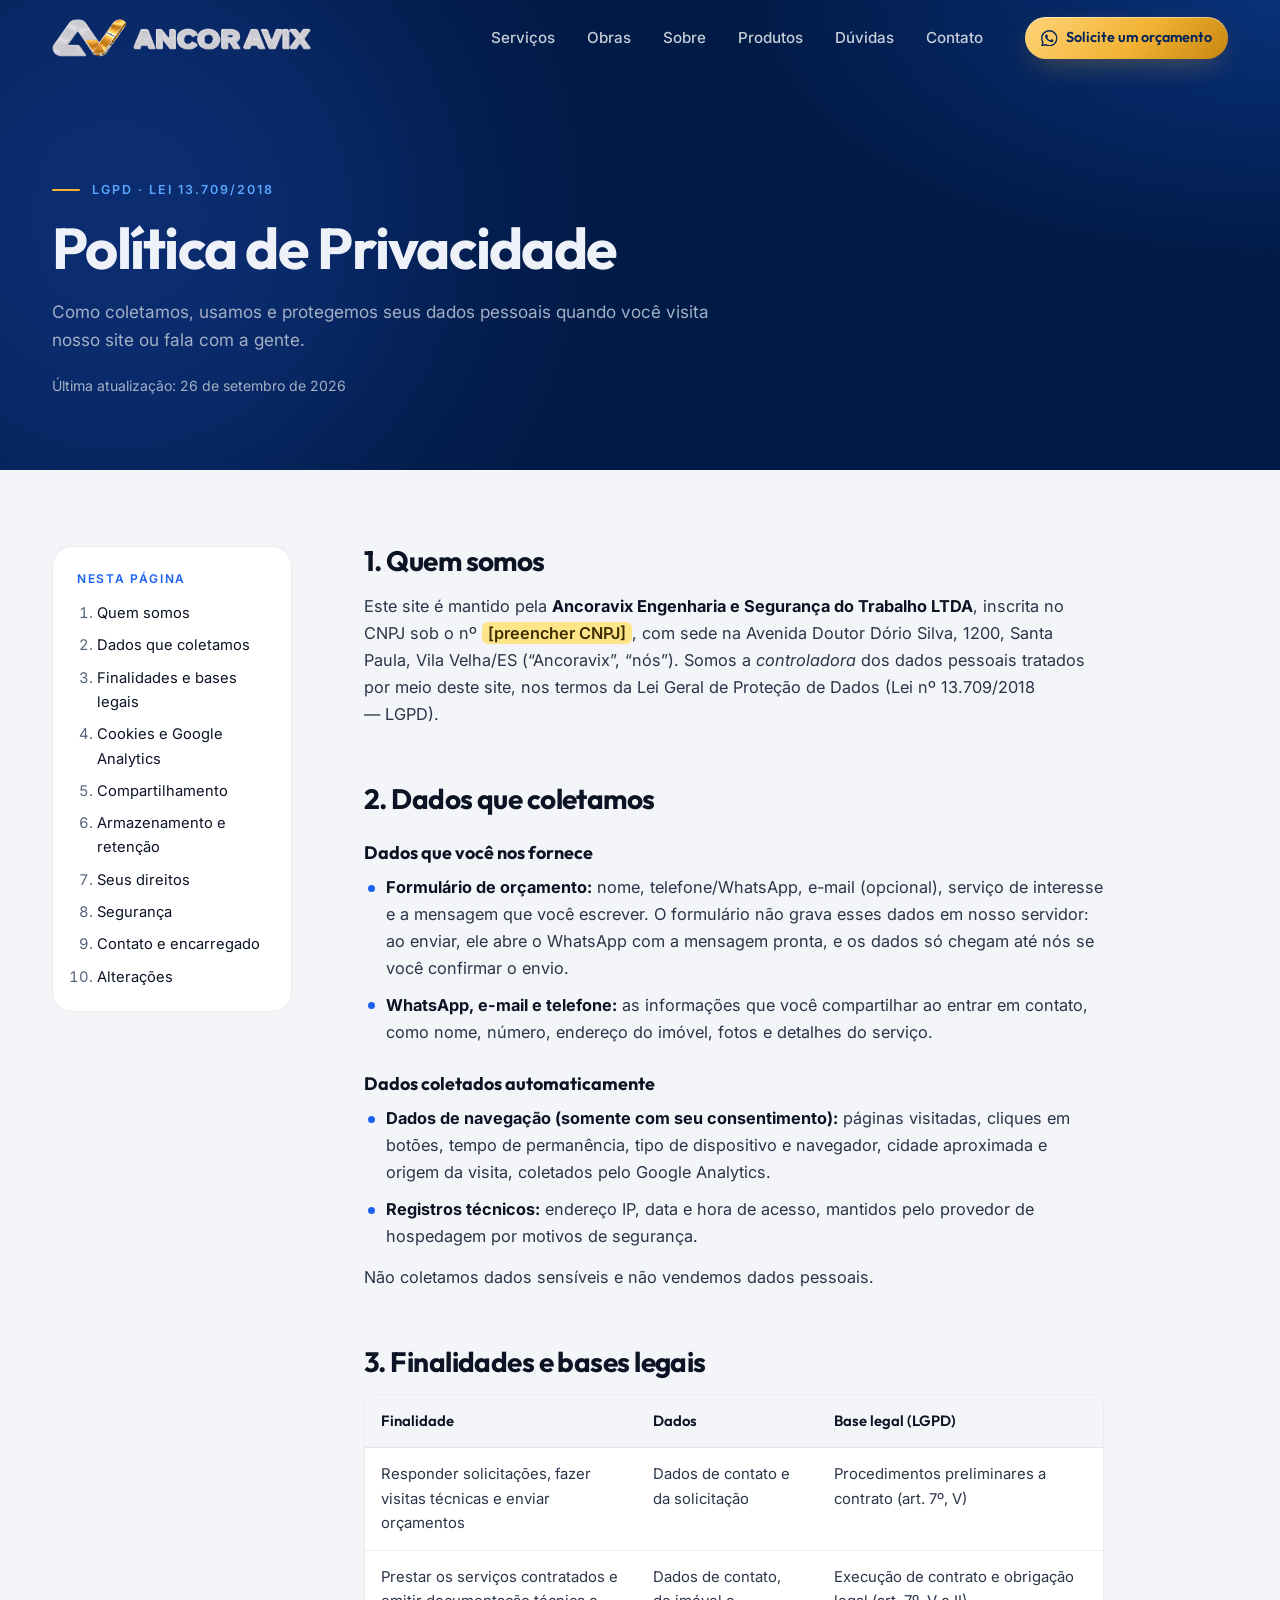
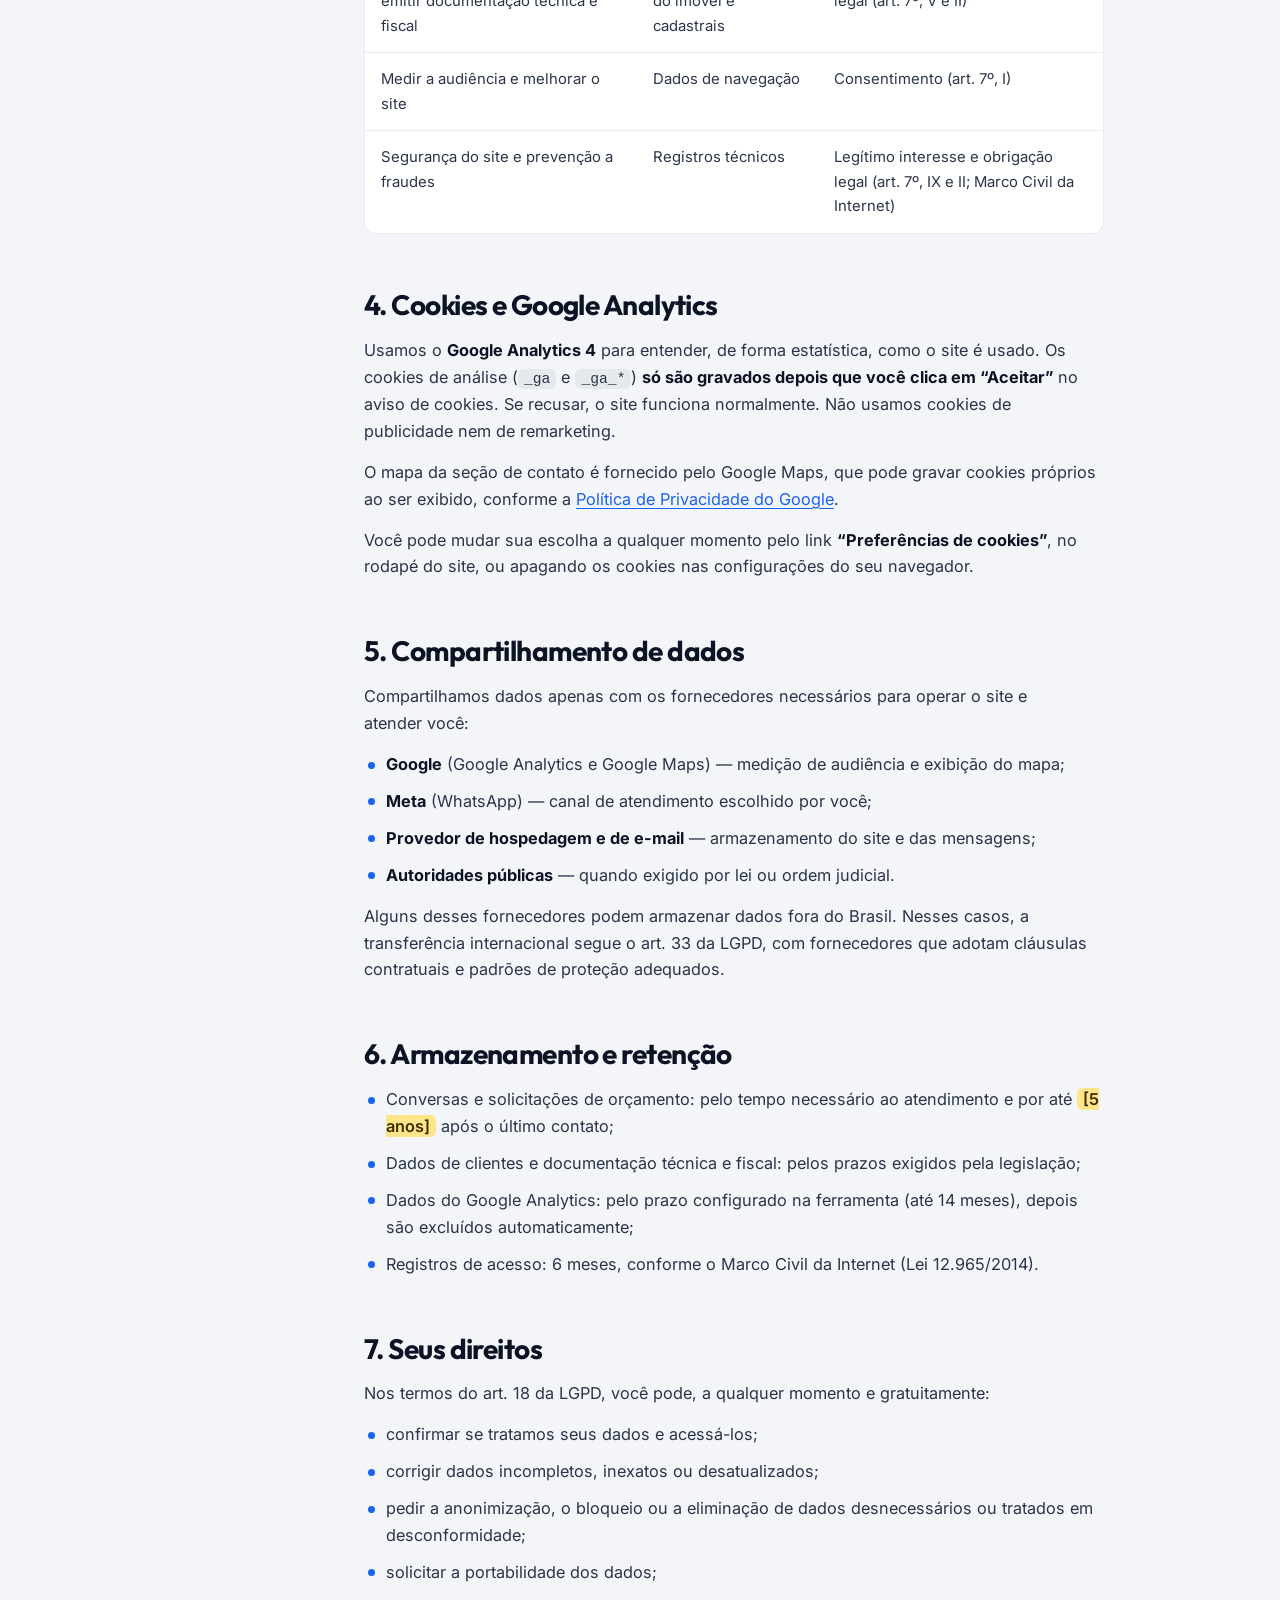
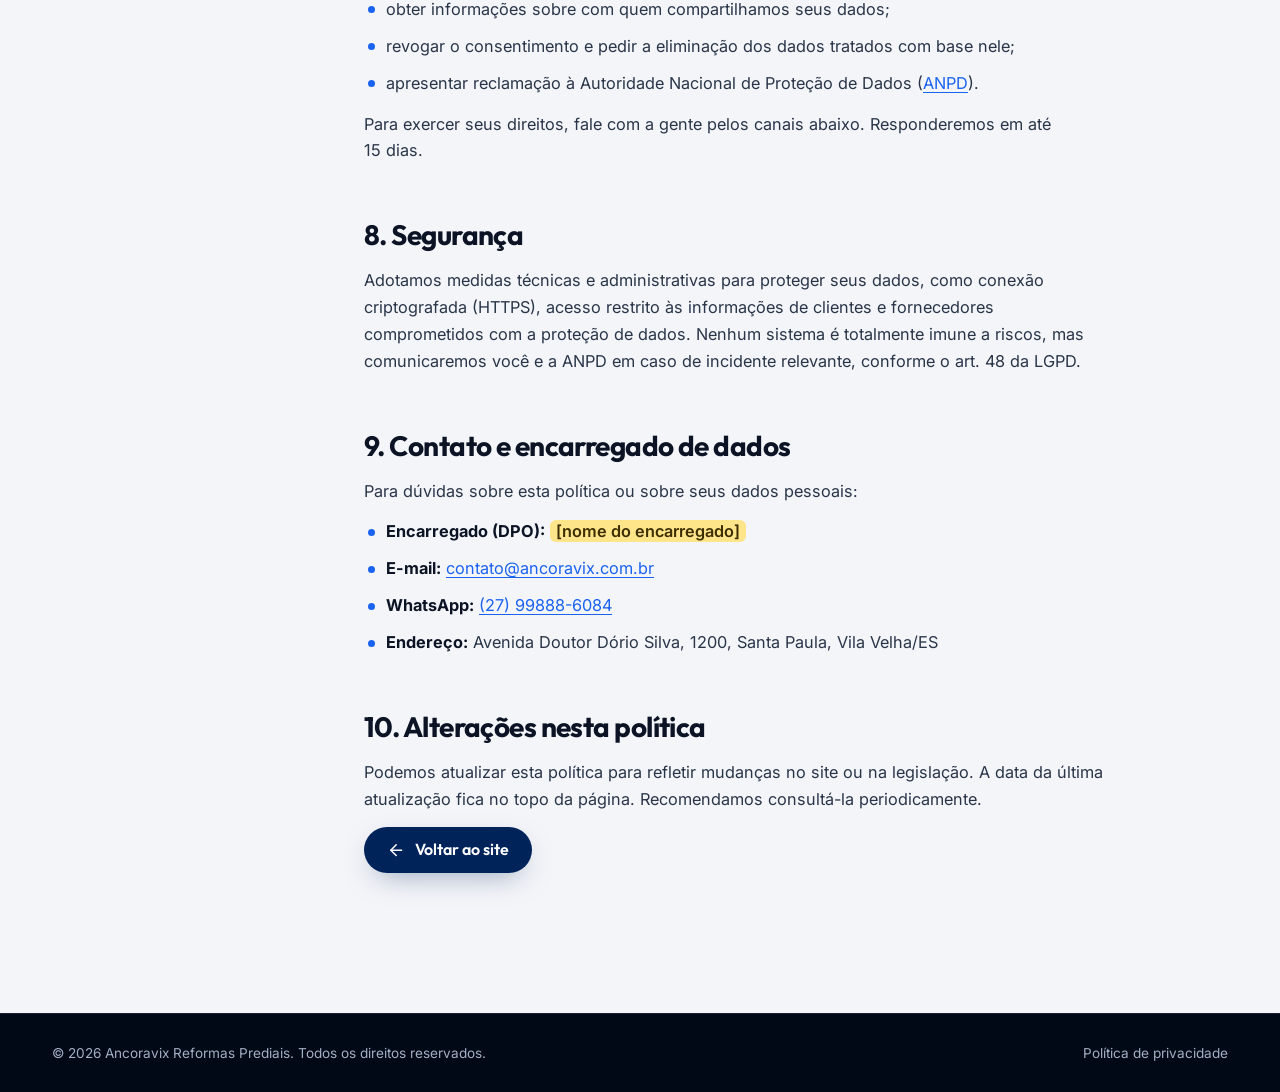
==== commit c18f023b: "Nova identidade Reformas Prediais, foco em fachadas e mídias reais - Logo nova (azul-marinho + doura" ====
--- a/politica-de-privacidade.html
+++ b/politica-de-privacidade.html
@@ -46,14 +46,14 @@
   <header class="site-header" data-header>
     <div class="container header-inner">
       <a href="./" class="brand" aria-label="Ancoravix — página inicial">
-        <img src="assets/img/logo-ancoravix.png" alt="Ancoravix" width="560" height="85" class="brand-logo">
+        <img src="assets/img/logo-ancoravix.png" alt="Ancoravix Reformas Prediais" width="817" height="120" class="brand-logo">
       </a>
       <nav class="main-nav" id="menu" aria-label="Navegação principal" data-nav>
         <ul>
           <li><a href="./#servicos">Serviços</a></li>
+          <li><a href="./#portfolio">Obras</a></li>
+          <li><a href="./#sobre">Sobre</a></li>
           <li><a href="./#produtos">Produtos</a></li>
-          <li><a href="./#sobre">Sobre</a></li>
-          <li><a href="./#portfolio">Portfólio</a></li>
           <li><a href="./#faq">Dúvidas</a></li>
           <li><a href="./#contato">Contato</a></li>
         </ul>
@@ -219,7 +219,7 @@
 
   <footer class="site-footer site-footer-compact">
     <div class="container footer-bottom">
-      <p>© <span data-year>2026</span> Ancoravix — Engenharia e Segurança do Trabalho. Todos os direitos reservados.</p>
+      <p>© <span data-year>2026</span> Ancoravix Reformas Prediais. Todos os direitos reservados.</p>
       <div class="footer-legal">
         <a href="politica-de-privacidade.html" aria-current="page">Política de privacidade</a>
         <button type="button" class="link-button" data-consent-open hidden>Preferências de cookies</button>
--- a/css/style.css
+++ b/css/style.css
@@ -17,6 +17,13 @@
   --accent-2: #5AA6FF;
   --accent-soft: rgba(26, 98, 240, .12);
   --accent-glow: rgba(26, 98, 240, .45);
+
+  /* Dourado da logo — cor de contraste (ações e destaques) */
+  --gold: #F2B233;
+  --gold-2: #FFD47A;
+  --gold-deep: #C8860F;
+  --gold-soft: rgba(242, 178, 51, .16);
+  --gold-glow: rgba(242, 178, 51, .42);
   --whatsapp: #25D366;
 
   --bg-light: #F3F5F9;
@@ -80,7 +87,7 @@
 h1, h2, h3, p, figure, dl, dd { margin: 0; }
 h1, h2, h3 { font-family: var(--font-display); font-weight: 700; line-height: 1.1; text-wrap: balance; }
 p { text-wrap: pretty; }
-::selection { background: var(--accent); color: #fff; }
+::selection { background: var(--gold); color: var(--brand); }
 
 :focus-visible {
   outline: 2px solid var(--accent);
@@ -124,13 +131,16 @@
 .hide-sm { display: none; }
 @media (min-width: 720px) { .hide-sm { display: inline; } }
 
+.hero :focus-visible, .section-dark :focus-visible, .site-header :focus-visible,
+.site-footer :focus-visible, .cta-band :focus-visible, .lightbox :focus-visible { outline-color: var(--gold); }
+
 /* ---------- Barra de progresso de scroll ---------- */
 .scroll-progress {
   position: fixed;
   inset: 0 0 auto 0;
   height: 3px;
   z-index: 200;
-  background: linear-gradient(90deg, var(--accent-2), var(--accent));
+  background: linear-gradient(90deg, var(--gold-2), var(--gold));
   transform-origin: 0 50%;
   transform: scaleX(var(--p, 0));
   pointer-events: none;
@@ -186,9 +196,9 @@
 .btn:active { transform: translate(var(--bx), var(--by)) scale(.97); }
 
 .btn-primary {
-  color: #fff;
-  background: linear-gradient(135deg, var(--accent-2), var(--accent) 55%, var(--accent-deep));
-  box-shadow: 0 10px 30px -10px var(--accent-glow), inset 0 1px 0 rgba(255, 255, 255, .25);
+  color: var(--brand);
+  background: linear-gradient(135deg, var(--gold-2), var(--gold) 55%, var(--gold-deep));
+  box-shadow: 0 10px 30px -10px var(--gold-glow), inset 0 1px 0 rgba(255, 255, 255, .45);
 }
 .btn-primary::after {
   content: "";
@@ -199,7 +209,7 @@
   transform: translateX(-120%);
   transition: transform .8s var(--ease);
 }
-.btn-primary:hover { box-shadow: 0 18px 40px -12px var(--accent-glow), inset 0 1px 0 rgba(255, 255, 255, .25); }
+.btn-primary:hover { box-shadow: 0 18px 40px -12px var(--gold-glow), inset 0 1px 0 rgba(255, 255, 255, .45); }
 .btn-primary:hover::after { transform: translateX(120%); }
 
 .btn-glass {
@@ -218,7 +228,7 @@
 }
 .btn-dark:hover { background: var(--navy-700); }
 
-.btn-sm { padding: .65em 1.1em; font-size: .9rem; }
+.btn-sm { padding: .65em 1.1em; font-size: .9rem; min-height: 42px; }
 .btn-lg { padding: 1em 1.7em; font-size: 1.05rem; }
 .btn-block { width: 100%; }
 
@@ -232,15 +242,26 @@
   border-bottom: 1px solid transparent;
   padding-block: 14px;
 }
-.site-header.is-scrolled {
-  padding-block: 8px;
+/* O vidro fosco fica num pseudo-elemento: backdrop-filter (e transform) no próprio header
+   transformariam o header no "containing block" do menu mobile (position: fixed),
+   que ficaria preso à altura do header em vez de cobrir a tela. */
+.site-header::before {
+  content: "";
+  position: absolute;
+  inset: 0;
+  z-index: -1;
   background: rgba(2, 14, 38, .72);
   -webkit-backdrop-filter: blur(18px) saturate(160%);
   backdrop-filter: blur(18px) saturate(160%);
-  border-bottom-color: var(--line-dark);
-}
+  opacity: 0;
+  transition: opacity .4s var(--ease);
+  pointer-events: none;
+}
+.site-header.is-scrolled { padding-block: 8px; border-bottom-color: var(--line-dark); }
+.site-header.is-scrolled::before { opacity: 1; }
 .site-header.is-hidden { transform: translateY(-100%); }
-body.nav-open .site-header { transform: none; }
+body.nav-open .site-header { transform: none; transition: none; }
+body.nav-open .site-header::before { opacity: 0; }
 
 .header-inner {
   display: flex;
@@ -254,16 +275,17 @@
   align-items: center;
   gap: 12px;
   margin-right: auto;
+  min-height: 44px;
   position: relative;
   z-index: 2;
 }
 .brand-logo {
   width: auto;
-  height: 30px;
+  height: 32px;
   transition: opacity .3s, transform .5s var(--ease);
 }
 .brand:hover .brand-logo { opacity: .85; }
-@media (min-width: 640px) { .brand-logo { height: 34px; } }
+@media (min-width: 640px) { .brand-logo { height: 38px; } }
 .site-header.is-scrolled .brand-logo { transform: scale(.94); transform-origin: left center; }
 
 /* Nav — mobile (overlay) */
@@ -278,7 +300,7 @@
   padding: calc(var(--header-h) + 24px) var(--gutter) 40px;
   background:
     radial-gradient(circle at 85% 10%, rgba(26, 98, 240, .22), transparent 45%),
-    rgba(2, 10, 30, .96);
+    var(--navy-950);
   -webkit-backdrop-filter: blur(20px);
   backdrop-filter: blur(20px);
   clip-path: circle(0 at calc(100% - 40px) 38px);
@@ -309,7 +331,7 @@
 body.nav-open .main-nav li:nth-child(4) a { transition-delay: .24s; }
 body.nav-open .main-nav li:nth-child(5) a { transition-delay: .28s; }
 body.nav-open .main-nav li:nth-child(6) a { transition-delay: .32s; }
-.main-nav ul a:hover, .main-nav ul a.is-active { color: var(--accent-2); }
+.main-nav ul a:hover, .main-nav ul a.is-active { color: var(--gold-2); }
 .nav-cta-mobile { align-self: flex-start; }
 
 .header-cta { display: none; position: relative; z-index: 2; }
@@ -372,7 +394,7 @@
     bottom: 2px;
     height: 2px;
     border-radius: 2px;
-    background: var(--accent);
+    background: var(--gold);
     transform: scaleX(0);
     transform-origin: right;
     transition: transform .4s var(--ease);
@@ -411,7 +433,8 @@
   object-fit: cover;
   object-position: center 30%;
 }
-.hero-media img { animation: kenburns 18s var(--ease) both; }
+.hero-media img { animation: kenburns 18s var(--ease) both; object-position: 70% 50%; transform-origin: 70% 50%; }
+@media (max-width: 767px) { .hero-media img { object-position: 50% 42%; transform-origin: 50% 42%; } }
 .hero-video { opacity: 0; transition: opacity 1.2s var(--ease); }
 .hero-video.is-ready { opacity: 1; }
 @keyframes kenburns { from { transform: scale(1.18); } to { transform: scale(1.02); } }
@@ -424,6 +447,9 @@
     radial-gradient(ellipse 60% 50% at 90% 100%, rgba(26, 98, 240, .22), transparent 70%),
     radial-gradient(ellipse 80% 70% at 10% 60%, rgba(2, 10, 30, .78), transparent 70%),
     linear-gradient(180deg, rgba(2, 10, 30, .6) 0%, rgba(2, 10, 30, .3) 35%, rgba(2, 10, 30, .95) 100%);
+}
+@media (max-width: 639px) {
+  .hero-overlay { background-color: rgba(2, 10, 30, .28); }
 }
 .hero-grid {
   position: absolute;
@@ -467,7 +493,7 @@
   width: 8px;
   height: 8px;
   border-radius: 50%;
-  background: var(--accent);
+  background: var(--gold);
   flex-shrink: 0;
 }
 .live-dot { background: var(--whatsapp); }
@@ -482,14 +508,14 @@
 @keyframes ping { 0% { transform: scale(1); opacity: .8; } 100% { transform: scale(3.2); opacity: 0; } }
 
 .hero-title {
-  font-size: clamp(2.7rem, 7.2vw, 5.8rem);
+  font-size: clamp(2.5rem, 6.2vw, 5.1rem);
   font-weight: 700;
-  line-height: 1;
+  line-height: 1.02;
   letter-spacing: -.035em;
-  max-width: 13ch;
+  max-width: 17ch;
 }
 .text-gradient {
-  background: linear-gradient(95deg, #BFE0FF 0%, var(--accent-2) 30%, var(--accent) 70%);
+  background: linear-gradient(95deg, #FFE7B0 0%, var(--gold-2) 30%, var(--gold) 70%);
   -webkit-background-clip: text;
   background-clip: text;
   color: transparent;
@@ -515,7 +541,7 @@
   color: rgba(238, 242, 248, .75);
 }
 .hero-trust li { display: inline-flex; align-items: center; gap: 8px; }
-.hero-trust .icon { color: var(--accent-2); stroke-width: 2.6; width: 1em; height: 1em; }
+.hero-trust .icon { color: var(--gold); stroke-width: 2.6; width: 1em; height: 1em; }
 
 .hero-card {
   border-radius: var(--radius-lg);
@@ -585,8 +611,8 @@
   position: relative;
   z-index: 2;
   overflow: hidden;
-  background: linear-gradient(90deg, var(--brand), var(--accent-deep) 50%, var(--accent));
-  color: #fff;
+  background: linear-gradient(90deg, var(--gold-deep), var(--gold) 45%, var(--gold-2));
+  color: var(--brand);
   padding-block: 16px;
 }
 .marquee-track {
@@ -604,7 +630,7 @@
   letter-spacing: -.01em;
   white-space: nowrap;
 }
-.marquee i { font-style: normal; opacity: .5; font-size: .9rem; color: var(--accent-2); }
+.marquee i { font-style: normal; opacity: .55; font-size: .9rem; color: var(--brand); }
 @keyframes marquee { to { transform: translateX(-50%); } }
 
 /* ---------- Seções ---------- */
@@ -635,9 +661,9 @@
   width: 28px;
   height: 2px;
   border-radius: 2px;
-  background: currentColor;
-}
-.section-dark .kicker { color: var(--accent-2); }
+  background: var(--gold);
+}
+.section-dark .kicker { color: var(--gold-2); }
 
 .section-title {
   font-size: clamp(2rem, 4.4vw, 3.5rem);
@@ -766,9 +792,9 @@
   position: relative;
   z-index: 1;
   border-radius: 18px;
-  color: #fff;
-  background: linear-gradient(135deg, var(--accent-2), var(--accent));
-  box-shadow: 0 0 0 5px var(--surface), 0 12px 24px -8px var(--accent-glow);
+  color: var(--brand);
+  background: linear-gradient(135deg, var(--gold-2), var(--gold));
+  box-shadow: 0 0 0 5px var(--surface), 0 12px 24px -8px var(--gold-glow);
 }
 .service-card:hover .service-body .icon-badge { transform: rotate(-8deg) scale(1.06); }
 .service-body h3 { font-size: 1.4rem; letter-spacing: -.02em; }
@@ -796,21 +822,56 @@
   font-family: var(--font-display);
   font-weight: 600;
   color: var(--accent);
-  background: linear-gradient(currentColor, currentColor) 0 100% / 0 2px no-repeat;
-  padding-bottom: 2px;
+  min-height: 44px;
+  margin-bottom: -8px;
+  background: linear-gradient(currentColor, currentColor) 0 calc(50% + .8em) / 0 2px no-repeat;
   transition: background-size .4s var(--ease);
 }
 .link-arrow .icon { transition: transform .4s var(--ease); }
 .link-arrow:hover { background-size: 100% 2px; }
 .link-arrow:hover .icon { transform: translate(3px, -3px); }
 
+.sub-kicker {
+  display: flex;
+  align-items: center;
+  gap: 16px;
+  margin: clamp(48px, 6vw, 72px) 0 20px;
+  font-family: var(--font-body);
+  font-size: .8rem;
+  font-weight: 600;
+  letter-spacing: .16em;
+  text-transform: uppercase;
+  color: var(--muted-dark);
+}
+.sub-kicker::after { content: ""; flex: 1; height: 1px; background: var(--line-light); }
 .services-mini {
   display: grid;
   gap: 16px;
-  margin-top: 20px;
-  grid-template-columns: repeat(auto-fit, minmax(210px, 1fr));
-}
-@media (min-width: 1024px) { .services-mini { margin-top: 24px; } }
+}
+.mini-card { display: flex; flex-direction: column; }
+.mini-link {
+  display: inline-flex;
+  align-items: center;
+  gap: 6px;
+  min-height: 44px;
+  margin: 6px 0 -10px;
+  font-family: var(--font-display);
+  font-weight: 600;
+  font-size: .92rem;
+  color: var(--accent);
+}
+.mini-link .icon { transition: transform .35s var(--ease); }
+.mini-link:hover .icon { transform: translateX(3px); }
+@media (min-width: 520px) and (max-width: 819px) {
+  .services-mini { grid-template-columns: repeat(2, minmax(0, 1fr)); }
+  .services-mini > :last-child { grid-column: 1 / -1; }
+}
+@media (min-width: 820px) { .services-mini { grid-template-columns: repeat(6, minmax(0, 1fr)); } }
+@media (min-width: 820px) and (max-width: 1179px) {
+  .services-mini > * { grid-column: span 2; }
+  .services-mini > :nth-child(4), .services-mini > :nth-child(5) { grid-column: span 3; }
+}
+@media (min-width: 1180px) { .services-mini { grid-template-columns: repeat(5, minmax(0, 1fr)); } }
 .mini-card {
   padding: 24px;
   border-radius: var(--radius);
@@ -820,7 +881,7 @@
   transition: var(--t-extra);
 }
 .mini-card:hover { transform: translateY(-6px); box-shadow: var(--shadow); border-color: rgba(26, 98, 240, .25); }
-.mini-card:hover .icon-badge { background: var(--accent); color: #fff; transform: rotate(-8deg); }
+.mini-card:hover .icon-badge { background: var(--gold); color: var(--brand); transform: rotate(-8deg); }
 .mini-card h3 { margin-top: 18px; font-size: 1.08rem; letter-spacing: -.01em; }
 .mini-card p { margin-top: 8px; font-size: .92rem; color: var(--muted-dark); }
 
@@ -848,11 +909,11 @@
     background: rgba(255, 255, 255, .1);
   }
   .steps::after {
-    background: linear-gradient(90deg, var(--accent-2), var(--accent));
+    background: linear-gradient(90deg, var(--gold-2), var(--gold));
     transform: scaleX(var(--progress));
     transform-origin: left;
     transition: transform .2s linear;
-    box-shadow: 0 0 20px var(--accent-glow);
+    box-shadow: 0 0 20px var(--gold-glow);
   }
 }
 .step {
@@ -879,7 +940,7 @@
   border: 1px solid rgba(255, 255, 255, .16);
   box-shadow: 0 0 0 8px var(--navy-900);
 }
-.step:hover .icon-badge { background: var(--accent); color: #fff; border-color: transparent; box-shadow: 0 0 0 8px transparent, 0 10px 24px -8px var(--accent-glow); }
+.step:hover .icon-badge { background: var(--gold); color: var(--brand); border-color: transparent; box-shadow: 0 0 0 8px transparent, 0 10px 24px -8px var(--gold-glow); }
 .step-num {
   position: absolute;
   top: 14px;
@@ -933,9 +994,9 @@
   font-weight: 600;
   letter-spacing: .08em;
   text-transform: uppercase;
-  color: var(--accent-2);
-  background: rgba(26, 98, 240, .14);
-  border: 1px solid rgba(26, 98, 240, .3);
+  color: var(--gold-2);
+  background: var(--gold-soft);
+  border: 1px solid rgba(242, 178, 51, .35);
 }
 
 .product-grid {
@@ -973,7 +1034,7 @@
 }
 .product-art svg, .product-art img { width: 110px; height: 110px; transition: transform .6s var(--ease-spring), color .3s; }
 .product-art img { width: 100%; height: 100%; object-fit: cover; }
-.product-card:hover .product-art { color: var(--accent-2); }
+.product-card:hover .product-art { color: var(--gold-2); }
 .product-card:hover .product-art svg { transform: translateY(-6px) scale(1.06); }
 .product-card h3 { font-size: 1.15rem; }
 .product-card p { margin-top: 6px; font-size: .92rem; color: var(--muted-light); }
@@ -988,10 +1049,12 @@
   display: inline-flex;
   align-items: center;
   gap: 6px;
-  margin-top: 16px;
+  min-height: 44px;
+  margin-top: 6px;
+  margin-bottom: -10px;
   font-size: .9rem;
   font-weight: 600;
-  color: var(--accent-2);
+  color: var(--gold-2);
 }
 .product-link .icon { transition: transform .35s var(--ease); }
 .product-link:hover .icon { transform: translate(3px, -3px); }
@@ -1017,14 +1080,14 @@
   position: absolute;
   right: 0;
   bottom: 0;
-  width: 46%;
+  width: 36%;
   aspect-ratio: 3 / 4;
   border: 6px solid var(--bg-light);
 }
 .about-badge {
   position: absolute;
-  top: 28px;
-  right: 2%;
+  top: 24px;
+  left: -12px;
   max-width: 180px;
   padding: 18px 20px;
   border-radius: 20px;
@@ -1045,7 +1108,7 @@
 .pillars li { display: flex; gap: 16px; align-items: flex-start; }
 .pillars h3 { font-size: 1.12rem; }
 .pillars p { margin-top: 4px; color: var(--muted-dark); font-size: .95rem; }
-.pillars li:hover .icon-badge { transform: rotate(-8deg) scale(1.08); background: var(--accent); color: #fff; }
+.pillars li:hover .icon-badge { transform: rotate(-8deg) scale(1.08); background: var(--gold); color: var(--brand); }
 
 .stats-row {
   display: grid;
@@ -1086,7 +1149,7 @@
   transition: color .3s, background-color .3s, border-color .3s, transform .3s var(--ease);
 }
 .chip:hover { color: #fff; border-color: rgba(255, 255, 255, .3); }
-.chip.is-active { color: var(--navy-950); background: #fff; border-color: #fff; }
+.chip.is-active { color: var(--brand); background: var(--gold); border-color: var(--gold); }
 
 .gallery {
   display: grid;
@@ -1133,15 +1196,15 @@
   font-weight: 600;
   font-size: .95rem;
   line-height: 1.25;
-  background: linear-gradient(180deg, transparent, rgba(2, 10, 30, .88));
+  background: linear-gradient(180deg, transparent, rgba(2, 10, 30, .55) 35%, rgba(2, 10, 30, .92));
 }
 .g-caption small {
   font-family: var(--font-body);
-  font-size: .7rem;
+  font-size: .75rem;
   font-weight: 600;
   letter-spacing: .12em;
   text-transform: uppercase;
-  color: var(--accent-2);
+  color: var(--gold-2);
   margin-bottom: 2px;
 }
 .g-caption .icon {
@@ -1166,6 +1229,39 @@
 }
 @media (max-width: 719px) { .g-caption { font-size: .82rem; padding: 32px 12px 10px; } .g-caption .icon { display: none; } }
 
+/* Miniaturas de vídeo */
+.g-video video {
+  position: absolute;
+  inset: 0;
+  width: 100%;
+  height: 100%;
+  object-fit: cover;
+  opacity: 0;
+  transition: opacity .6s var(--ease), transform 1s var(--ease);
+}
+.g-video.is-playing video { opacity: 1; }
+.g-video:hover video { transform: scale(1.06); }
+.g-badge {
+  position: absolute;
+  top: 12px;
+  left: 12px;
+  z-index: 1;
+  display: inline-flex;
+  align-items: center;
+  gap: 6px;
+  padding: 5px 10px 5px 8px;
+  border-radius: 999px;
+  font-size: .72rem;
+  font-weight: 600;
+  letter-spacing: .06em;
+  text-transform: uppercase;
+  color: var(--brand);
+  background: var(--gold);
+  box-shadow: 0 6px 16px -6px rgba(0, 0, 0, .5);
+}
+.g-badge .icon { width: 12px; height: 12px; }
+.g-video .g-caption .icon { color: var(--brand); background: var(--gold); padding: 10px; }
+
 /* Lightbox */
 .lightbox {
   width: 100vw;
@@ -1185,7 +1281,7 @@
   backdrop-filter: blur(10px);
 }
 .lightbox figure { display: grid; justify-items: center; gap: 14px; padding: 16px; }
-.lightbox img {
+.lightbox img, .lightbox video {
   max-width: min(92vw, 1400px);
   max-height: 80dvh;
   border-radius: 16px;
@@ -1206,7 +1302,7 @@
   color: #fff;
   transition: background-color .3s, transform .3s var(--ease);
 }
-.lb-close:hover, .lb-nav:hover { background: var(--accent); border-color: transparent; }
+.lb-close:hover, .lb-nav:hover { background: var(--gold); color: var(--brand); border-color: transparent; }
 .lb-close { top: 18px; right: 18px; }
 .lb-nav { top: 50%; margin-top: -24px; }
 .lb-prev { left: 14px; }
@@ -1214,6 +1310,63 @@
 .lb-close .icon, .lb-nav .icon { width: 22px; height: 22px; }
 @media (max-width: 640px) { .lb-nav { top: auto; bottom: 20px; margin: 0; } .lb-prev { left: calc(50% - 60px); } .lb-next { right: calc(50% - 60px); } }
 @keyframes lb-in { from { opacity: 0; transform: scale(.97); } to { opacity: 1; transform: none; } }
+
+/* ---------- Vídeo institucional ---------- */
+.video-grid { display: grid; gap: clamp(40px, 6vw, 80px); align-items: center; }
+@media (min-width: 900px) { .video-grid { grid-template-columns: minmax(0, 1.1fr) minmax(0, .9fr); } }
+.video-points { margin: 28px 0 32px; font-size: 1rem; }
+.video-frame {
+  position: relative;
+  justify-self: center;
+  width: min(100%, 360px);
+  aspect-ratio: 9 / 16;
+  border-radius: 36px;
+  padding: 10px;
+  background: linear-gradient(160deg, var(--navy-700), var(--brand) 55%, var(--navy-950));
+  box-shadow: var(--shadow-lg), 0 0 0 1px rgba(242, 178, 51, .35);
+}
+.video-frame::after {
+  content: "";
+  position: absolute;
+  inset: -18% -20%;
+  z-index: -1;
+  background: radial-gradient(closest-side, var(--gold-soft), transparent);
+}
+.video-frame video {
+  width: 100%;
+  height: 100%;
+  border-radius: 28px;
+  object-fit: cover;
+  background: var(--navy-950);
+}
+.video-play {
+  position: absolute;
+  inset: 10px;
+  display: grid;
+  place-content: center;
+  justify-items: center;
+  gap: 14px;
+  border: 0;
+  border-radius: 28px;
+  color: #fff;
+  background: linear-gradient(180deg, rgba(2, 10, 30, .05) 30%, rgba(2, 10, 30, .65));
+  transition: opacity .4s var(--ease);
+}
+.video-play-btn {
+  display: grid;
+  place-items: center;
+  width: 84px;
+  height: 84px;
+  border-radius: 50%;
+  color: var(--brand);
+  background: linear-gradient(135deg, var(--gold-2), var(--gold));
+  box-shadow: 0 0 0 10px rgba(242, 178, 51, .22), 0 16px 32px -8px rgba(0, 0, 0, .5);
+  transition: transform .5s var(--ease-spring), box-shadow .4s;
+}
+.video-play-btn .icon { width: 34px; height: 34px; margin-left: 4px; }
+.video-play:hover .video-play-btn { transform: scale(1.08); box-shadow: 0 0 0 16px rgba(242, 178, 51, .18), 0 16px 32px -8px rgba(0, 0, 0, .5); }
+.video-play-label { font-family: var(--font-display); font-weight: 600; letter-spacing: .02em; text-shadow: 0 2px 8px rgba(0, 0, 0, .5); }
+.video-frame.is-playing .video-play { opacity: 0; pointer-events: none; }
 
 /* ---------- FAQ ---------- */
 .faq-grid { display: grid; gap: 40px; }
@@ -1263,7 +1416,7 @@
   transition: transform .45s var(--ease), background-color .3s, color .3s;
 }
 .acc-icon .icon { width: 18px; height: 18px; }
-details[open] .acc-icon { transform: rotate(135deg); background: var(--accent); color: #fff; }
+details[open] .acc-icon { transform: rotate(135deg); background: var(--gold); color: var(--brand); }
 .acc-body { padding: 0 26px 24px; color: var(--muted-dark); }
 
 /* ---------- CTA ---------- */
@@ -1284,7 +1437,7 @@
   inset: 0;
   z-index: -1;
   background:
-    linear-gradient(120deg, rgba(2, 10, 30, .94) 25%, rgba(0, 35, 90, .75) 55%, rgba(26, 98, 240, .55) 100%);
+    linear-gradient(120deg, rgba(2, 10, 30, .94) 25%, rgba(0, 35, 90, .78) 60%, rgba(242, 178, 51, .42) 100%);
 }
 .cta-inner h2 {
   font-size: clamp(2.1rem, 5.4vw, 4rem);
@@ -1296,8 +1449,8 @@
 
 /* ---------- Contato ---------- */
 .contact { background: var(--navy-950); }
-.contact-grid { display: grid; gap: 48px; align-items: start; }
-@media (min-width: 1000px) { .contact-grid { grid-template-columns: 1fr 1fr; gap: 72px; } }
+.contact-grid { display: grid; grid-template-columns: minmax(0, 1fr); gap: 48px; align-items: start; }
+@media (min-width: 1000px) { .contact-grid { grid-template-columns: minmax(0, 1fr) minmax(0, 1fr); gap: 72px; } }
 
 .contact-list { display: grid; margin-top: 36px; }
 .contact-list li {
@@ -1311,7 +1464,7 @@
 .contact-list small {
   display: block;
   margin-bottom: 4px;
-  font-size: .72rem;
+  font-size: .75rem;
   font-weight: 600;
   letter-spacing: .14em;
   text-transform: uppercase;
@@ -1325,7 +1478,7 @@
   font-weight: 500;
   transition: color .25s;
 }
-.contact-list a:hover { color: var(--accent-2); }
+.contact-list a:hover { color: var(--gold-2); }
 
 .socials { display: flex; gap: 10px; margin-top: 28px; }
 .socials a {
@@ -1339,7 +1492,7 @@
   border: 1px solid rgba(255, 255, 255, .14);
   transition: background-color .3s, border-color .3s, transform .4s var(--ease-spring);
 }
-.socials a:hover { background: var(--accent); border-color: transparent; transform: translateY(-4px) rotate(-6deg); }
+.socials a:hover { background: var(--gold); color: var(--brand); border-color: transparent; transform: translateY(-4px) rotate(-6deg); }
 
 .contact-form {
   padding: clamp(24px, 4vw, 40px);
@@ -1365,6 +1518,8 @@
 }
 .field textarea { resize: vertical; min-height: 120px; }
 .field select {
+  min-width: 0;
+  text-overflow: ellipsis;
   appearance: none;
   -webkit-appearance: none;
   padding-right: 44px;
@@ -1376,9 +1531,9 @@
 .field select option { background: var(--navy-900); color: #fff; }
 .field input:hover, .field select:hover, .field textarea:hover { border-color: rgba(255, 255, 255, .26); }
 .field input:focus, .field select:focus, .field textarea:focus {
-  border-color: var(--accent);
+  border-color: var(--gold);
   background-color: rgba(255, 255, 255, .08);
-  box-shadow: 0 0 0 4px rgba(26, 98, 240, .18);
+  box-shadow: 0 0 0 4px var(--gold-soft);
 }
 .field label {
   position: absolute;
@@ -1397,7 +1552,7 @@
 .field select:focus + label,
 .field select:valid + label {
   transform: translateY(-10px) scale(.76);
-  color: var(--accent-2);
+  color: var(--gold-2);
 }
 .field.is-invalid input, .field.is-invalid select { border-color: #FF6B87; box-shadow: 0 0 0 4px rgba(255, 107, 135, .15); }
 .form-status { min-height: 1.4em; margin-top: 14px; font-size: .92rem; text-align: center; }
@@ -1434,10 +1589,10 @@
 @media (min-width: 1024px) { .footer-grid { grid-template-columns: 1.5fr 1fr 1.1fr 1.1fr; gap: 48px; } }
 .footer-brand .brand { color: #fff; }
 .footer-brand p { margin-top: 18px; max-width: 36ch; }
-.footer-brand .brand-logo { height: 32px; }
+.footer-brand .brand-logo { height: 52px; }
 .footer-brand .footer-tagline {
   margin-top: 10px;
-  font-size: .72rem;
+  font-size: .75rem;
   letter-spacing: .16em;
   text-transform: uppercase;
   color: var(--muted-light);
@@ -1452,7 +1607,7 @@
 }
 .site-footer ul { display: grid; gap: 10px; }
 .site-footer ul a { transition: color .25s; }
-.site-footer ul a:hover { color: var(--accent-2); }
+.site-footer ul a:hover { color: var(--gold-2); }
 .footer-bottom {
   display: flex;
   flex-wrap: wrap;
@@ -1469,7 +1624,7 @@
 
 .footer-legal { display: flex; flex-wrap: wrap; align-items: center; gap: 8px 22px; }
 .footer-legal a:not(.to-top), .link-button { color: var(--muted-light); transition: color .25s; }
-.footer-legal a:hover, .link-button:hover { color: var(--accent-2); }
+.footer-legal a:hover, .link-button:hover { color: var(--gold-2); }
 .link-button {
   padding: 0;
   border: 0;
@@ -1511,7 +1666,7 @@
 }
 .legal-toc p {
   margin-bottom: 12px;
-  font-size: .72rem;
+  font-size: .75rem;
   font-weight: 600;
   letter-spacing: .14em;
   text-transform: uppercase;
